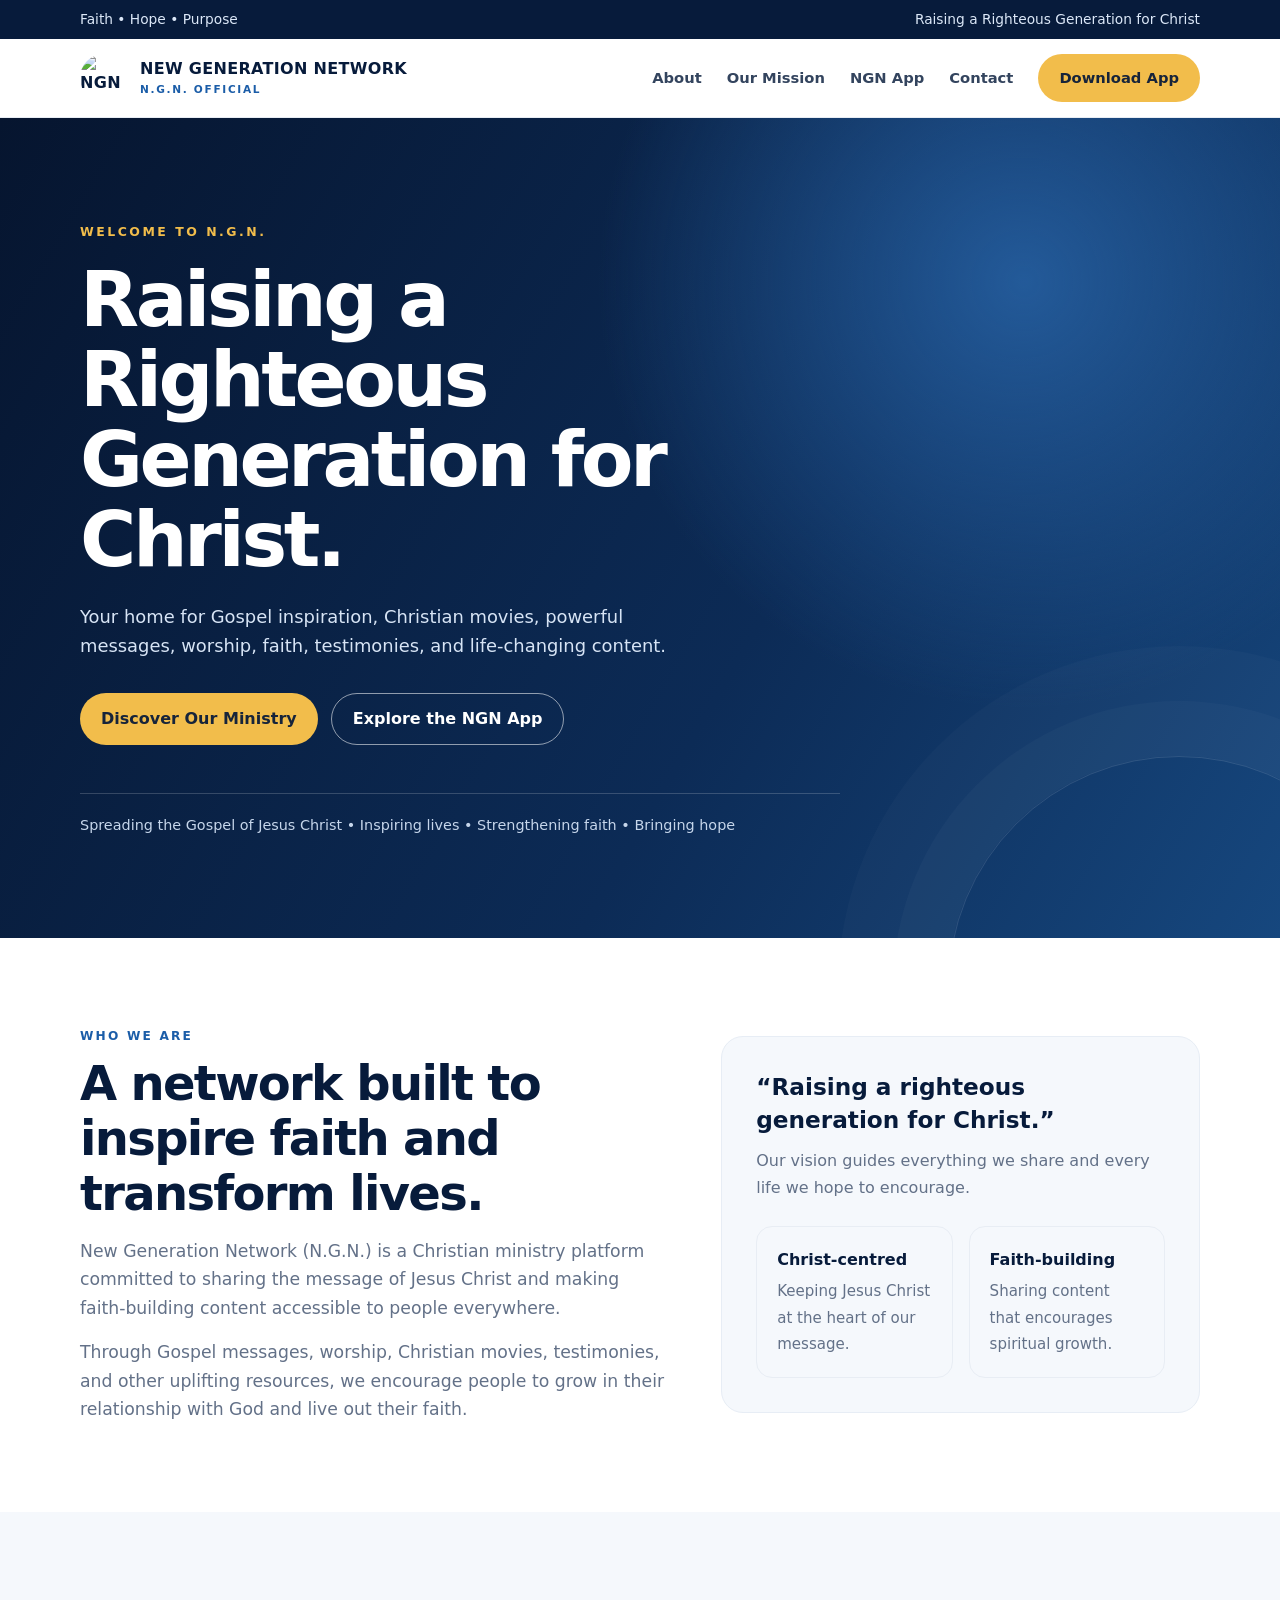
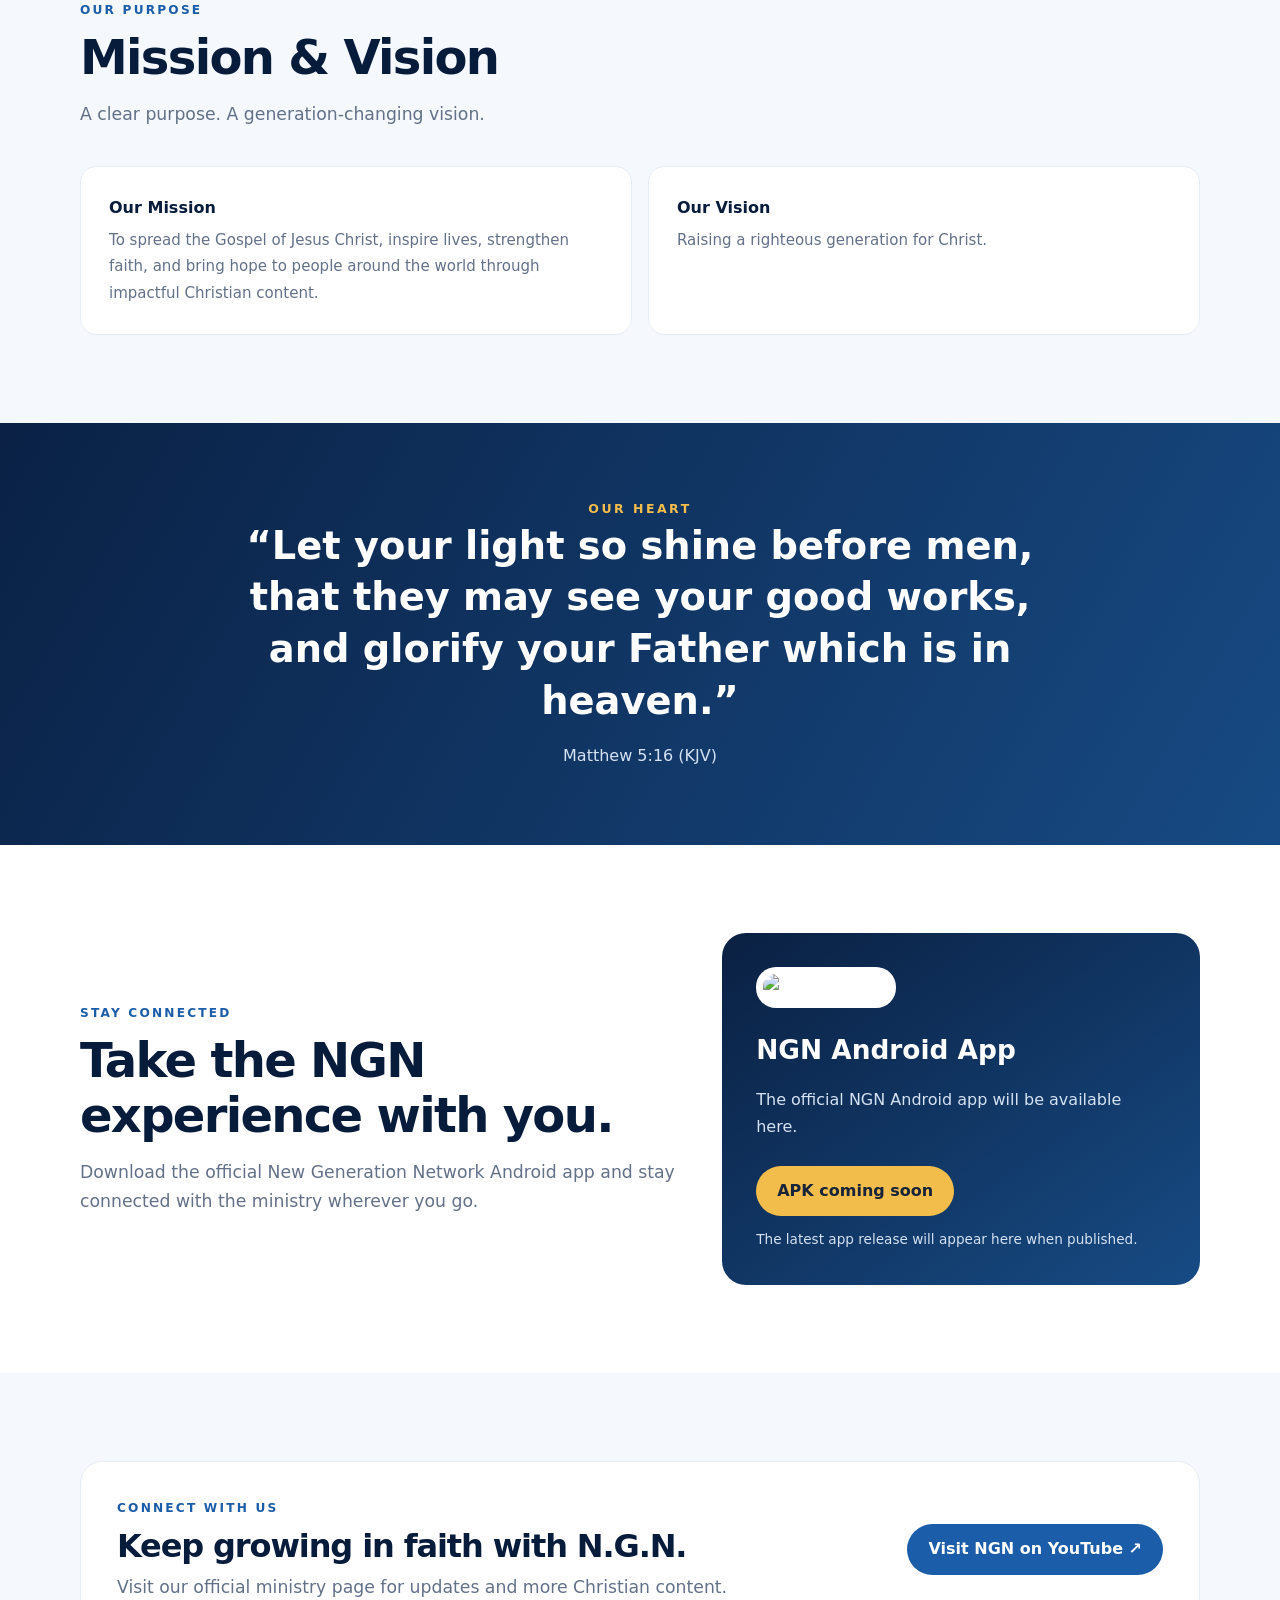
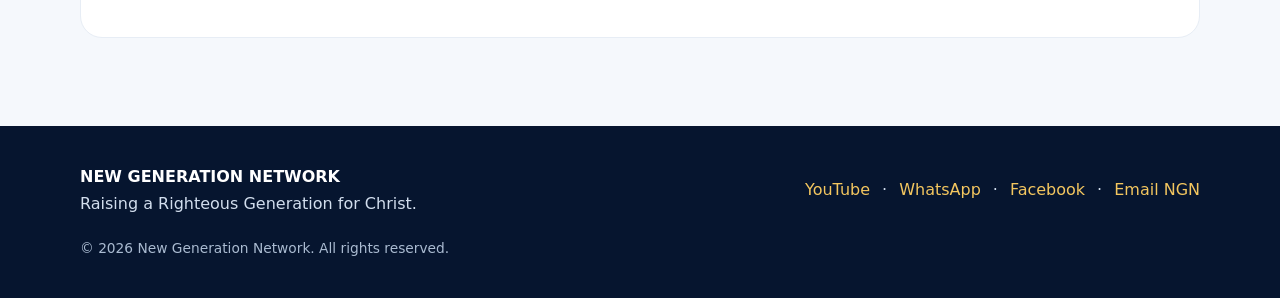
==== index.html @ 4518264f "Simplify NGN website to ministry introduction and app download" ====
<!doctype html>
<html lang="en">
<head>
  <meta charset="utf-8">
  <meta name="viewport" content="width=device-width, initial-scale=1">
  <meta name="theme-color" content="#071b3b">
  <meta name="description" content="New Generation Network (N.G.N.) — spreading the Gospel of Jesus Christ, inspiring lives, strengthening faith, and bringing hope.">
  <title>New Generation Network | Raising a Righteous Generation for Christ</title>
  <style>
    :root{--navy:#071b3b;--blue:#123d78;--blue2:#1b5da8;--gold:#f2bd4b;--ink:#15243a;--muted:#637188;--paper:#f5f8fc;--white:#fff}
    *{box-sizing:border-box}html{scroll-behavior:smooth}body{margin:0;font-family:Inter,ui-sans-serif,system-ui,-apple-system,"Segoe UI",sans-serif;color:var(--ink);line-height:1.65;background:#fff}a{color:inherit}.wrap{width:min(1120px,calc(100% - 40px));margin:auto}
    .top{background:var(--navy);color:#dce8f8;font-size:.86rem;padding:8px 0}.top .wrap{display:flex;justify-content:space-between;gap:16px;flex-wrap:wrap}
    header{position:sticky;top:0;z-index:10;background:rgba(255,255,255,.96);backdrop-filter:blur(12px);border-bottom:1px solid #e8edf4}.nav{height:78px;display:flex;align-items:center;justify-content:space-between;gap:24px}.brand{display:flex;align-items:center;gap:12px;text-decoration:none;font-weight:850;letter-spacing:.02em;color:var(--navy)}.brand img{width:48px;height:48px;object-fit:contain;border-radius:50%}.brand span{line-height:1.15}.brand small{display:block;font-size:.66rem;letter-spacing:.16em;color:var(--blue2);margin-top:5px}
    nav{display:flex;align-items:center;gap:25px}nav a{text-decoration:none;font-size:.92rem;font-weight:650;color:#33445e}nav a:hover{color:var(--blue2)}.nav-cta,.btn{display:inline-flex;align-items:center;justify-content:center;text-decoration:none;border-radius:999px;padding:12px 21px;font-weight:750;transition:.2s}.nav-cta,.btn.gold{background:var(--gold);color:#17243a}.btn.blue{background:var(--blue2);color:#fff}.btn.outline{border:1px solid rgba(255,255,255,.55);color:#fff}.btn:hover,.nav-cta:hover{transform:translateY(-2px);filter:brightness(1.04)}
    .menu{display:none;border:0;background:none;font-size:1.7rem;color:var(--navy)}
    .hero{position:relative;overflow:hidden;background:radial-gradient(circle at 80% 20%,#235a99 0,transparent 35%),linear-gradient(120deg,#06152f,#0c2b56 60%,#16477e);color:#fff;padding:104px 0 100px}.hero:after{content:"";position:absolute;width:460px;height:460px;border:1px solid rgba(255,255,255,.12);border-radius:50%;right:-130px;bottom:-280px;box-shadow:0 0 0 55px rgba(255,255,255,.025),0 0 0 110px rgba(255,255,255,.02)}.hero-inner{position:relative;z-index:1;max-width:760px}.eyebrow{color:var(--gold);font-size:.78rem;font-weight:850;letter-spacing:.2em;text-transform:uppercase}.hero h1{font-size:clamp(2.7rem,6vw,5.2rem);line-height:1.04;letter-spacing:-.045em;margin:18px 0 22px}.hero p{font-size:1.12rem;color:#d7e4f5;max-width:640px;margin:0 0 32px}.actions{display:flex;gap:13px;flex-wrap:wrap}.hero-note{margin-top:48px;padding-top:20px;border-top:1px solid rgba(255,255,255,.18);font-size:.9rem;color:#c6d6eb}
    section{padding:88px 0}.section-head{max-width:700px;margin-bottom:38px}.kicker{font-size:.76rem;letter-spacing:.18em;text-transform:uppercase;font-weight:850;color:var(--blue2)}h2{font-size:clamp(2rem,4vw,3rem);line-height:1.15;letter-spacing:-.035em;color:var(--navy);margin:10px 0 15px}.lead{font-size:1.08rem;color:var(--muted);margin:0}.about-grid{display:grid;grid-template-columns:1.1fr .9fr;gap:56px;align-items:center}.about-panel{background:var(--paper);padding:34px;border-radius:22px;border:1px solid #e7edf5}.about-panel blockquote{font-size:1.45rem;line-height:1.4;font-weight:800;color:var(--navy);margin:0 0 12px}.about-panel p{color:var(--muted);margin:0}.values{display:grid;grid-template-columns:1fr 1fr;gap:16px;margin-top:25px}.value{padding:20px;border:1px solid #e8edf4;border-radius:16px}.value b{display:block;color:var(--navy);margin-bottom:5px}.value span{color:var(--muted);font-size:.94rem}
    .mission{background:var(--paper)}.cards{display:grid;grid-template-columns:repeat(4,1fr);gap:18px}.card{background:#fff;border:1px solid #e7edf5;border-radius:18px;padding:25px;box-shadow:0 8px 25px rgba(14,39,75,.04)}.card .num{width:42px;height:42px;border-radius:13px;background:#eaf2fc;color:var(--blue2);display:grid;place-items:center;font-weight:900;margin-bottom:20px}.card h3{color:var(--navy);font-size:1.1rem;margin:0 0 8px}.card p{font-size:.94rem;color:var(--muted);margin:0}
    .scripture{background:linear-gradient(120deg,#0a2145,#174a83);color:white;text-align:center;padding:76px 0}.scripture blockquote{font-size:clamp(1.55rem,3vw,2.4rem);font-weight:750;line-height:1.35;max-width:850px;margin:0 auto 16px}.scripture p{color:#d6e3f4;margin:0}
    .app{display:grid;grid-template-columns:1fr .8fr;gap:45px;align-items:center}.app-card{background:linear-gradient(145deg,#0a2042,#174b84);color:white;border-radius:24px;padding:34px;position:relative;overflow:hidden}.app-card h3{font-size:1.65rem;margin:0 0 10px}.app-card p{color:#d5e2f2}.app-card .btn{margin-top:10px}.app-mark{width:86px;height:86px;object-fit:contain;border-radius:20px;background:#fff;padding:7px;margin-bottom:20px}.status{font-size:.85rem;color:#d5e2f2;margin-top:12px;min-height:1.5em}
    .contact{background:var(--paper)}.contact-box{background:#fff;border:1px solid #e7edf5;border-radius:22px;padding:36px;display:flex;justify-content:space-between;align-items:center;gap:25px}
    footer{background:#06152f;color:#d2deee;padding:38px 0}.social-links{display:flex;gap:12px;flex-wrap:wrap}.social-links a{color:#f3c65f;text-decoration:none}.foot{display:flex;justify-content:space-between;gap:25px;flex-wrap:wrap;align-items:center}.foot strong{color:#fff}.foot a{color:#f3c65f;text-decoration:none}.copyright{font-size:.86rem;color:#aabbd1;margin-top:20px}
    @media(max-width:850px){nav{gap:14px}nav a{font-size:.84rem}.cards{grid-template-columns:repeat(2,1fr)}.about-grid,.app{grid-template-columns:1fr;gap:30px}}
    @media(max-width:650px){.wrap{width:min(100% - 30px,1120px)}.top .wrap{justify-content:center;text-align:center}.nav{height:68px}.brand img{width:42px;height:42px}.menu{display:block}nav{display:none;position:absolute;left:0;right:0;top:68px;background:#fff;padding:18px 22px 24px;border-bottom:1px solid #e8edf4;box-shadow:0 14px 20px #071b3b12;flex-direction:column;align-items:stretch}nav.open{display:flex}nav a{padding:8px 0}.nav-cta{text-align:center}.hero{padding:78px 0 70px}.hero h1{font-size:clamp(2.6rem,13vw,4rem)}section{padding:66px 0}.cards{grid-template-columns:1fr}.values{grid-template-columns:1fr}.contact-box{align-items:flex-start;flex-direction:column;padding:26px}.app-card{padding:27px}}
    @media(prefers-reduced-motion:reduce){html{scroll-behavior:auto}*{transition:none!important}}
  </style>
</head>
<body>
  <div class="top"><div class="wrap"><span>Faith • Hope • Purpose</span><span>Raising a Righteous Generation for Christ</span></div></div>
  <header><div class="wrap nav">
    <a class="brand" href="#home" aria-label="New Generation Network home"><img src="https://raw.githubusercontent.com/newgenerationnetwork617-ops/New-Generation-Network-/main/assets/branding/ngn_team_logo.png" alt="NGN logo"><span>NEW GENERATION NETWORK<small>N.G.N. OFFICIAL</small></span></a>
    <button class="menu" id="menuBtn" aria-label="Open navigation" aria-expanded="false">☰</button>
    <nav id="navLinks" aria-label="Main navigation"><a href="#about">About</a><a href="#mission">Our Mission</a><a href="#app">NGN App</a><a href="#contact">Contact</a><a class="nav-cta" href="#app">Download App</a></nav>
  </div></header>
  <main>
    <section class="hero" id="home"><div class="wrap"><div class="hero-inner">
      <div class="eyebrow">Welcome to N.G.N.</div>
      <h1>Raising a Righteous Generation for Christ.</h1>
      <p>Your home for Gospel inspiration, Christian movies, powerful messages, worship, faith, testimonies, and life-changing content.</p>
      <div class="actions"><a class="btn gold" href="#about">Discover Our Ministry</a><a class="btn outline" href="#app">Explore the NGN App</a></div>
      <div class="hero-note">Spreading the Gospel of Jesus Christ • Inspiring lives • Strengthening faith • Bringing hope</div>
    </div></div></section>
    <section id="about"><div class="wrap about-grid">
      <div><div class="kicker">Who we are</div><h2>A network built to inspire faith and transform lives.</h2><p class="lead">New Generation Network (N.G.N.) is a Christian ministry platform committed to sharing the message of Jesus Christ and making faith-building content accessible to people everywhere.</p><p class="lead" style="margin-top:16px">Through Gospel messages, worship, Christian movies, testimonies, and other uplifting resources, we encourage people to grow in their relationship with God and live out their faith.</p></div>
      <div class="about-panel"><blockquote>“Raising a righteous generation for Christ.”</blockquote><p>Our vision guides everything we share and every life we hope to encourage.</p><div class="values"><div class="value"><b>Christ-centred</b><span>Keeping Jesus Christ at the heart of our message.</span></div><div class="value"><b>Faith-building</b><span>Sharing content that encourages spiritual growth.</span></div></div></div>
    </div></section>
    <section class="mission" id="mission"><div class="wrap"><div class="section-head"><div class="kicker">Our purpose</div><h2>Mission &amp; Vision</h2><p class="lead">A clear purpose. A generation-changing vision.</p></div><div class="values">
      <div class="value" style="background:#fff;padding:28px"><b>Our Mission</b><span>To spread the Gospel of Jesus Christ, inspire lives, strengthen faith, and bring hope to people around the world through impactful Christian content.</span></div>
      <div class="value" style="background:#fff;padding:28px"><b>Our Vision</b><span>Raising a righteous generation for Christ.</span></div>
    </div></div></section>
    <section class="scripture"><div class="wrap"><div class="eyebrow">Our heart</div><blockquote>“Let your light so shine before men, that they may see your good works, and glorify your Father which is in heaven.”</blockquote><p>Matthew 5:16 (KJV)</p></div></section>
    <section id="app"><div class="wrap app"><div><div class="kicker">Stay connected</div><h2>Take the NGN experience with you.</h2><p class="lead">Download the official New Generation Network Android app and stay connected with the ministry wherever you go.</p></div><div class="app-card"><img class="app-mark" src="https://raw.githubusercontent.com/newgenerationnetwork617-ops/New-Generation-Network-/main/assets/branding/ngn_app_icon-3.png" alt="NGN app icon"><h3>NGN Android App</h3><p>The official NGN Android app will be available here.</p><a class="btn gold" id="downloadBtn" href="https://github.com/newgenerationnetwork617-ops/New-Generation-Network-/releases" target="_blank" rel="noopener">APK coming soon</a><div class="status" id="releaseStatus" aria-live="polite">The official APK download will be added here.</div></div></div></section>
    <section class="contact" id="contact"><div class="wrap contact-box"><div><div class="kicker">Connect with us</div><h2 style="font-size:2rem;margin-bottom:8px">Keep growing in faith with N.G.N.</h2><p class="lead">Visit our official ministry page for updates and more Christian content.</p></div><a class="btn blue" href="https://www.youtube.com/@NGNOfficialTV" target="_blank" rel="noopener">Visit NGN on YouTube ↗</a></div></section>
  </main>
  <footer><div class="wrap"><div class="foot"><div><strong>NEW GENERATION NETWORK</strong><br><span>Raising a Righteous Generation for Christ.</span></div><div class="social-links"><a href="https://www.youtube.com/@NGNOfficialTV" target="_blank" rel="noopener">YouTube</a> · <a href="https://whatsapp.com/channel/0029VbCrpxW3bbUyw4eJe412" target="_blank" rel="noopener">WhatsApp</a> · <a href="https://www.facebook.com/61563641344316/" target="_blank" rel="noopener">Facebook</a> · <a href="mailto:newgenerationnetwork617@gmail.com">Email NGN</a></div></div><div class="copyright">© <span id="year"></span> New Generation Network. All rights reserved.</div></div></footer>
  <script>
    const menuBtn=document.getElementById('menuBtn'),navLinks=document.getElementById('navLinks');
    menuBtn.addEventListener('click',()=>{const open=navLinks.classList.toggle('open');menuBtn.setAttribute('aria-expanded',String(open));menuBtn.setAttribute('aria-label',open?'Close navigation':'Open navigation');menuBtn.textContent=open?'×':'☰'});
    navLinks.querySelectorAll('a').forEach(a=>a.addEventListener('click',()=>{navLinks.classList.remove('open');menuBtn.setAttribute('aria-expanded','false');menuBtn.textContent='☰'}));
    document.getElementById('year').textContent=new Date().getFullYear();
    async function loadLatestRelease(){const btn=document.getElementById('downloadBtn'),status=document.getElementById('releaseStatus');try{const res=await fetch('https://nlhjxoevyatvxstxgnhs.supabase.co/rest/v1/website_app_releases?select=version,release_notes,apk_path,apk_url,apk_file_name,published_at&is_published=eq.true&order=published_at.desc&limit=1',{headers:{apikey:'sb_publishable_QiReFPxygdWtOlRy5Eol6Q_uuubGD7j',Authorization:'Bearer sb_publishable_QiReFPxygdWtOlRy5Eol6Q_uuubGD7j'}});if(res.ok){const rows=await res.json();if(rows.length){const release=rows[0];btn.href=release.apk_url||('https://nlhjxoevyatvxstxgnhs.supabase.co/storage/v1/object/public/ngn-website-media/'+release.apk_path.split('/').map(encodeURIComponent).join('/'));btn.textContent='Download NGN Android app · '+release.version;status.textContent=release.release_notes||('Latest official version: '+release.version);return}}}catch(e){}try{const res=await fetch('https://api.github.com/repos/newgenerationnetwork617-ops/New-Generation-Network-/releases?per_page=10',{headers:{Accept:'application/vnd.github+json'}});if(!res.ok)throw new Error('Release information is not available yet.');const releases=await res.json();const release=releases.find(r=>!r.draft&&!r.prerelease&&(r.assets||[]).some(a=>a.name.toLowerCase().endsWith('.apk')));if(!release){status.textContent='The next official APK release will appear here when published.';return}const apk=release.assets.find(a=>a.name.toLowerCase().endsWith('.apk'));btn.href=apk.browser_download_url;btn.textContent='Download latest Android app';status.textContent='Latest version: '+(release.name||release.tag_name)}catch(e){status.textContent='The latest app release will appear here when published.'}}
    loadLatestRelease();
  </script>
</body>
</html>
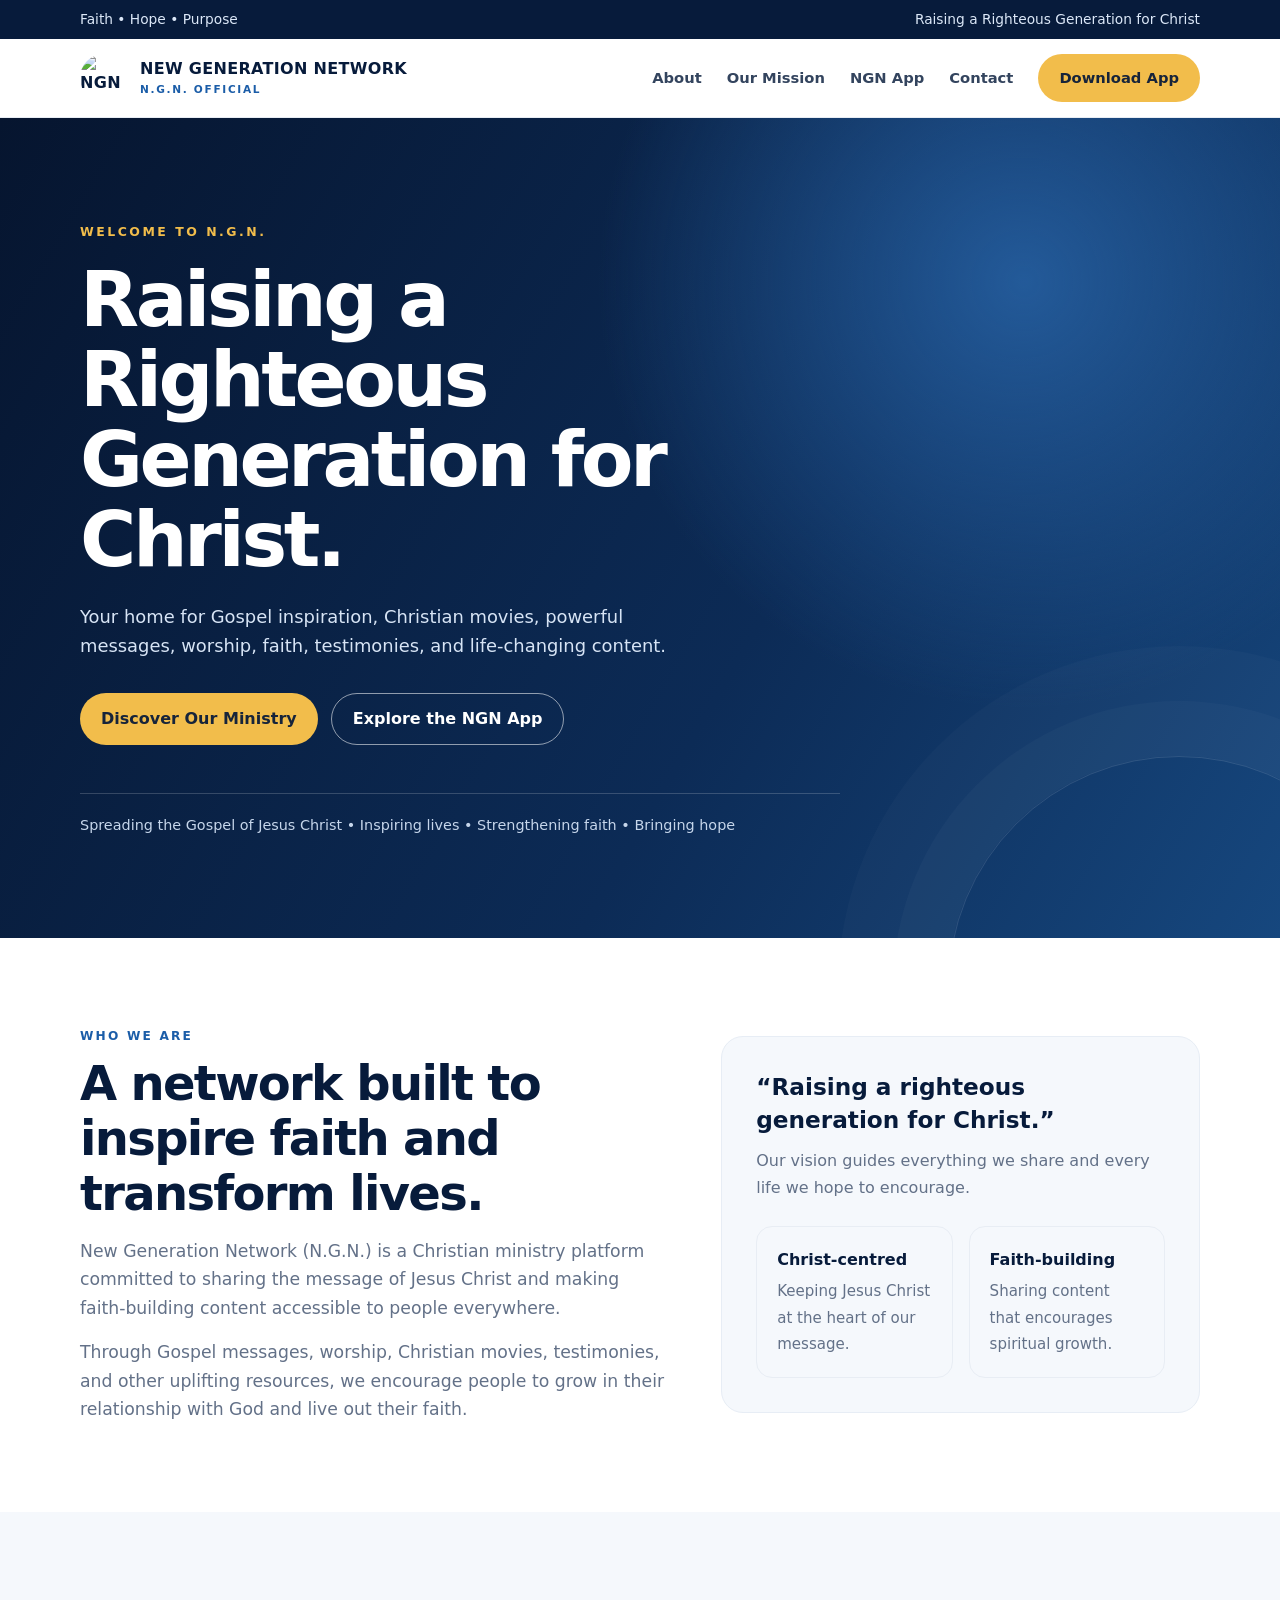
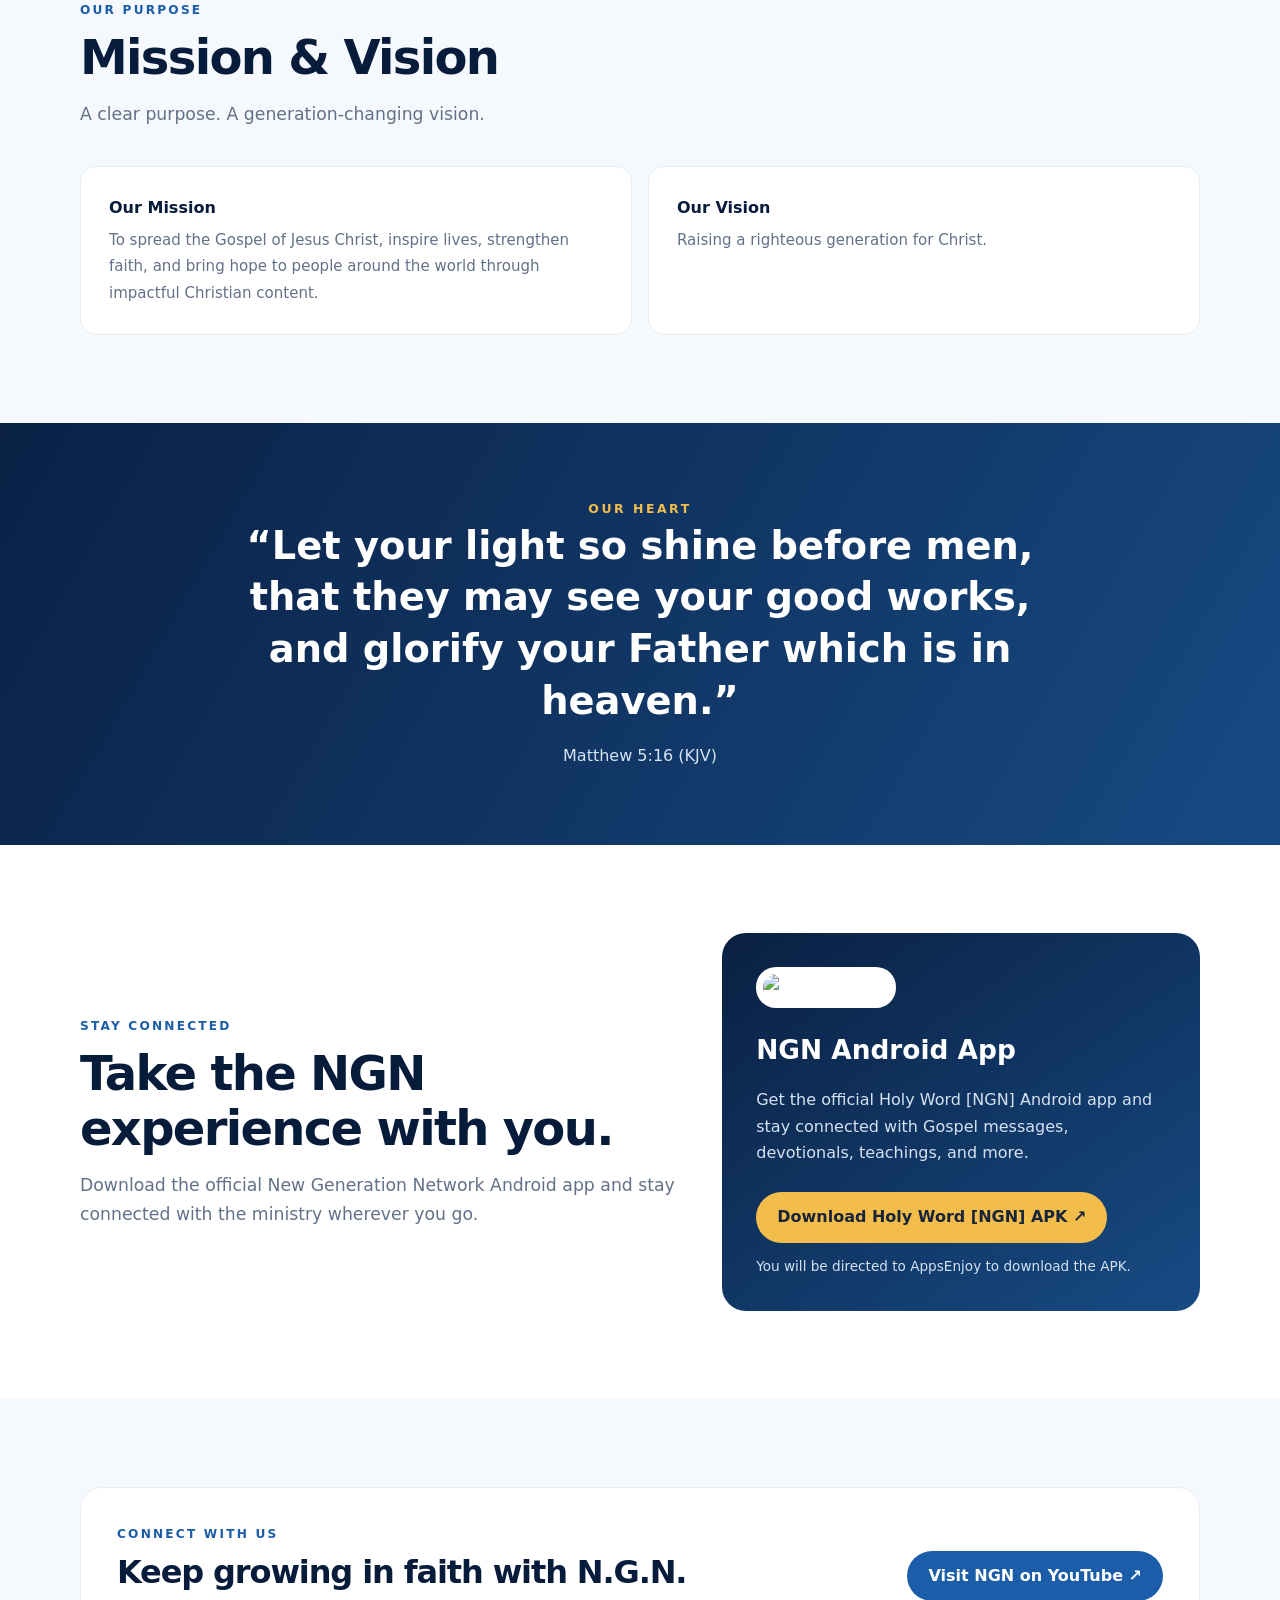
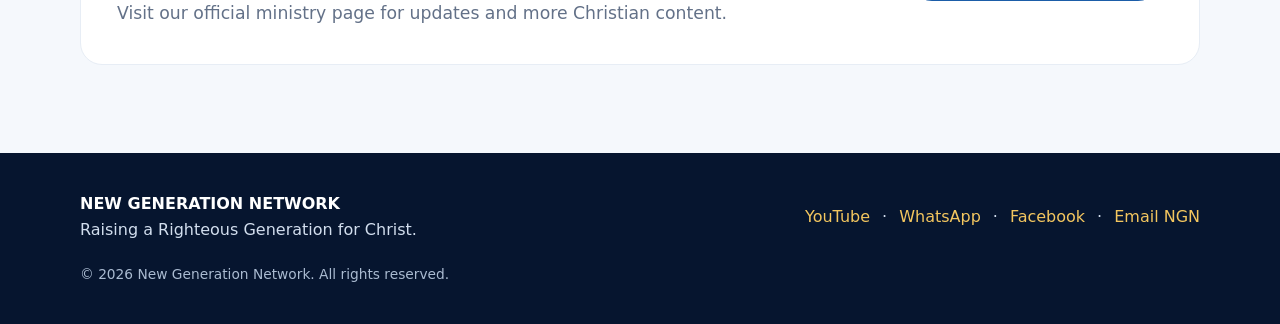
==== commit 570c03b3: "Add official AppsEnjoy APK download link" ====
--- a/index.html
+++ b/index.html
@@ -49,7 +49,7 @@
       <div class="value" style="background:#fff;padding:28px"><b>Our Vision</b><span>Raising a righteous generation for Christ.</span></div>
     </div></div></section>
     <section class="scripture"><div class="wrap"><div class="eyebrow">Our heart</div><blockquote>“Let your light so shine before men, that they may see your good works, and glorify your Father which is in heaven.”</blockquote><p>Matthew 5:16 (KJV)</p></div></section>
-    <section id="app"><div class="wrap app"><div><div class="kicker">Stay connected</div><h2>Take the NGN experience with you.</h2><p class="lead">Download the official New Generation Network Android app and stay connected with the ministry wherever you go.</p></div><div class="app-card"><img class="app-mark" src="https://raw.githubusercontent.com/newgenerationnetwork617-ops/New-Generation-Network-/main/assets/branding/ngn_app_icon-3.png" alt="NGN app icon"><h3>NGN Android App</h3><p>The official NGN Android app will be available here.</p><a class="btn gold" id="downloadBtn" href="https://github.com/newgenerationnetwork617-ops/New-Generation-Network-/releases" target="_blank" rel="noopener">APK coming soon</a><div class="status" id="releaseStatus" aria-live="polite">The official APK download will be added here.</div></div></div></section>
+    <section id="app"><div class="wrap app"><div><div class="kicker">Stay connected</div><h2>Take the NGN experience with you.</h2><p class="lead">Download the official New Generation Network Android app and stay connected with the ministry wherever you go.</p></div><div class="app-card"><img class="app-mark" src="https://raw.githubusercontent.com/newgenerationnetwork617-ops/New-Generation-Network-/main/assets/branding/ngn_app_icon-3.png" alt="NGN app icon"><h3>NGN Android App</h3><p>Get the official Holy Word [NGN] Android app and stay connected with Gospel messages, devotionals, teachings, and more.</p><a class="btn gold" id="downloadBtn" href="https://appsenjoy.com/f/xG5YCBsWcb/holy-world-ngn-1-0-0" target="_blank" rel="noopener noreferrer">Download Holy Word [NGN] APK ↗</a><div class="status" id="releaseStatus" aria-live="polite">You will be directed to AppsEnjoy to download the APK.</div></div></div></section>
     <section class="contact" id="contact"><div class="wrap contact-box"><div><div class="kicker">Connect with us</div><h2 style="font-size:2rem;margin-bottom:8px">Keep growing in faith with N.G.N.</h2><p class="lead">Visit our official ministry page for updates and more Christian content.</p></div><a class="btn blue" href="https://www.youtube.com/@NGNOfficialTV" target="_blank" rel="noopener">Visit NGN on YouTube ↗</a></div></section>
   </main>
   <footer><div class="wrap"><div class="foot"><div><strong>NEW GENERATION NETWORK</strong><br><span>Raising a Righteous Generation for Christ.</span></div><div class="social-links"><a href="https://www.youtube.com/@NGNOfficialTV" target="_blank" rel="noopener">YouTube</a> · <a href="https://whatsapp.com/channel/0029VbCrpxW3bbUyw4eJe412" target="_blank" rel="noopener">WhatsApp</a> · <a href="https://www.facebook.com/61563641344316/" target="_blank" rel="noopener">Facebook</a> · <a href="mailto:newgenerationnetwork617@gmail.com">Email NGN</a></div></div><div class="copyright">© <span id="year"></span> New Generation Network. All rights reserved.</div></div></footer>
@@ -58,8 +58,7 @@
     menuBtn.addEventListener('click',()=>{const open=navLinks.classList.toggle('open');menuBtn.setAttribute('aria-expanded',String(open));menuBtn.setAttribute('aria-label',open?'Close navigation':'Open navigation');menuBtn.textContent=open?'×':'☰'});
     navLinks.querySelectorAll('a').forEach(a=>a.addEventListener('click',()=>{navLinks.classList.remove('open');menuBtn.setAttribute('aria-expanded','false');menuBtn.textContent='☰'}));
     document.getElementById('year').textContent=new Date().getFullYear();
-    async function loadLatestRelease(){const btn=document.getElementById('downloadBtn'),status=document.getElementById('releaseStatus');try{const res=await fetch('https://nlhjxoevyatvxstxgnhs.supabase.co/rest/v1/website_app_releases?select=version,release_notes,apk_path,apk_url,apk_file_name,published_at&is_published=eq.true&order=published_at.desc&limit=1',{headers:{apikey:'sb_publishable_QiReFPxygdWtOlRy5Eol6Q_uuubGD7j',Authorization:'Bearer sb_publishable_QiReFPxygdWtOlRy5Eol6Q_uuubGD7j'}});if(res.ok){const rows=await res.json();if(rows.length){const release=rows[0];btn.href=release.apk_url||('https://nlhjxoevyatvxstxgnhs.supabase.co/storage/v1/object/public/ngn-website-media/'+release.apk_path.split('/').map(encodeURIComponent).join('/'));btn.textContent='Download NGN Android app · '+release.version;status.textContent=release.release_notes||('Latest official version: '+release.version);return}}}catch(e){}try{const res=await fetch('https://api.github.com/repos/newgenerationnetwork617-ops/New-Generation-Network-/releases?per_page=10',{headers:{Accept:'application/vnd.github+json'}});if(!res.ok)throw new Error('Release information is not available yet.');const releases=await res.json();const release=releases.find(r=>!r.draft&&!r.prerelease&&(r.assets||[]).some(a=>a.name.toLowerCase().endsWith('.apk')));if(!release){status.textContent='The next official APK release will appear here when published.';return}const apk=release.assets.find(a=>a.name.toLowerCase().endsWith('.apk'));btn.href=apk.browser_download_url;btn.textContent='Download latest Android app';status.textContent='Latest version: '+(release.name||release.tag_name)}catch(e){status.textContent='The latest app release will appear here when published.'}}
-    loadLatestRelease();
+
   </script>
 </body>
 </html>
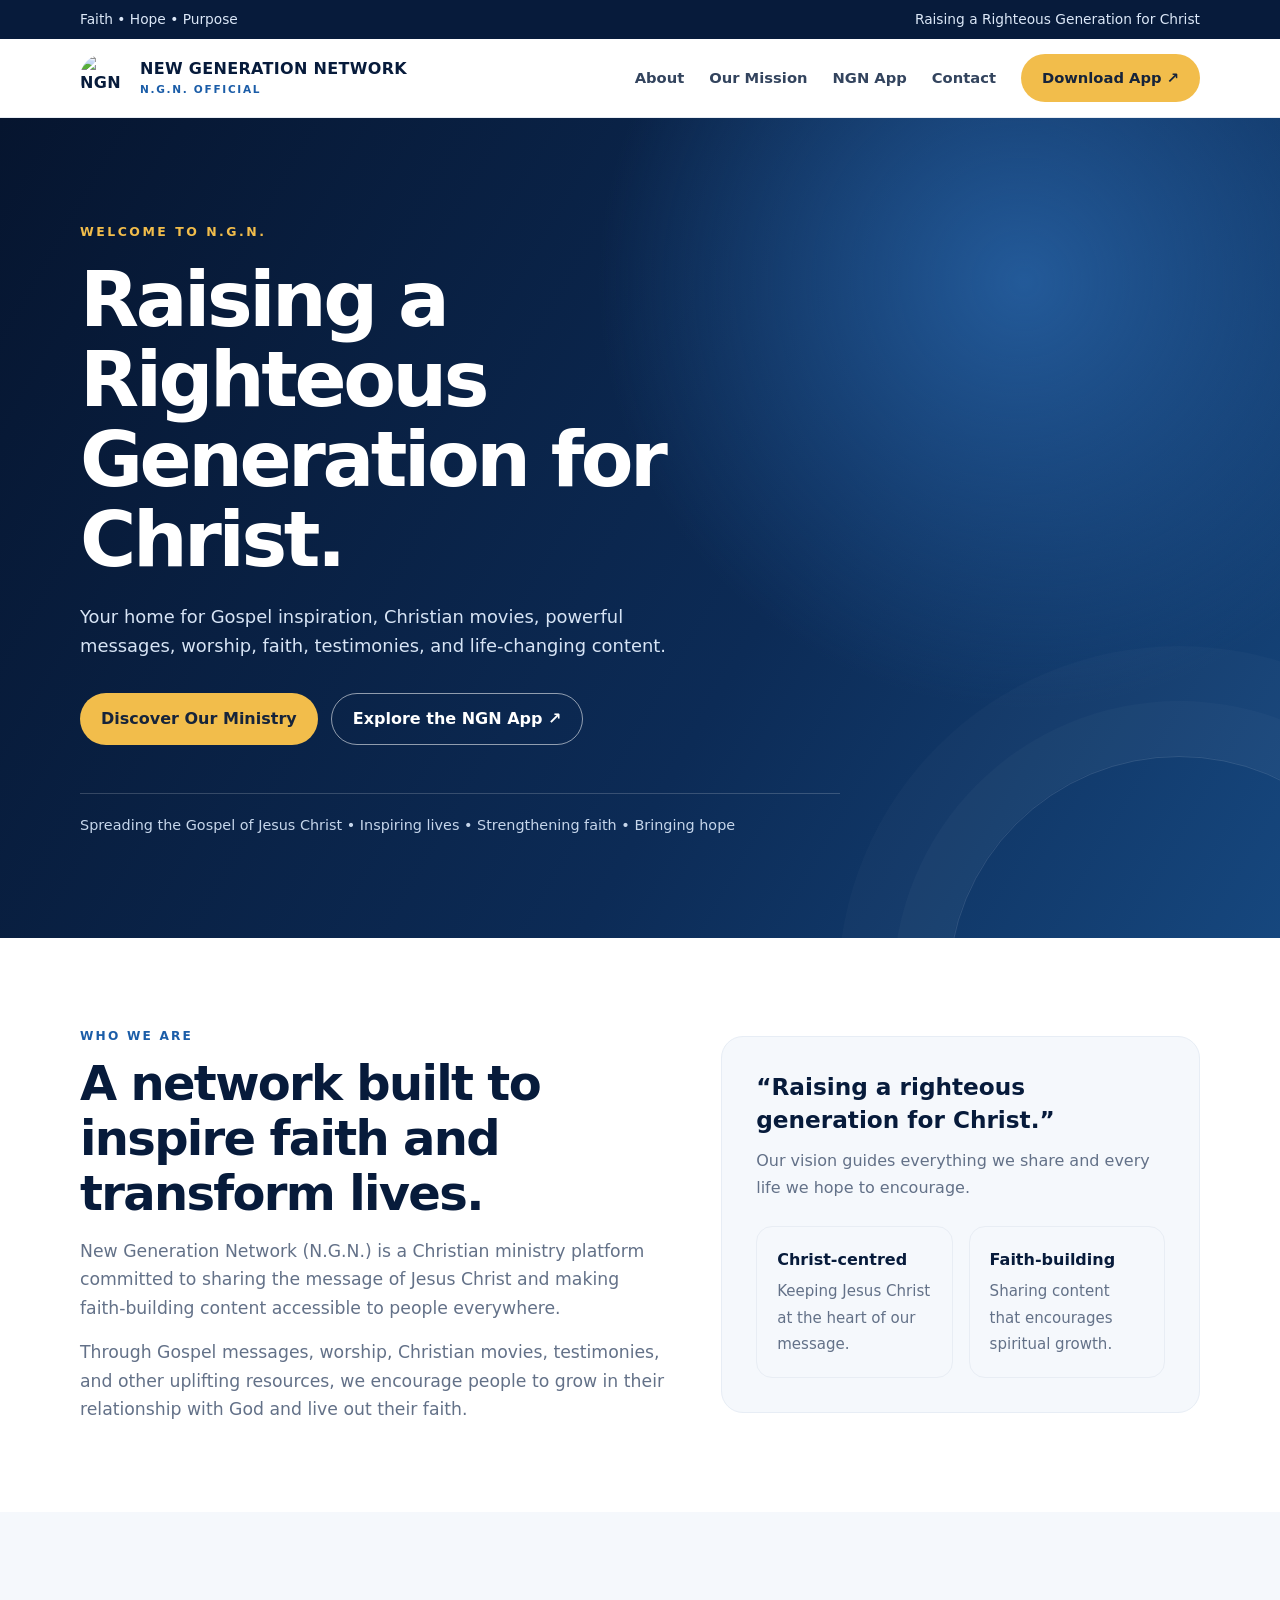
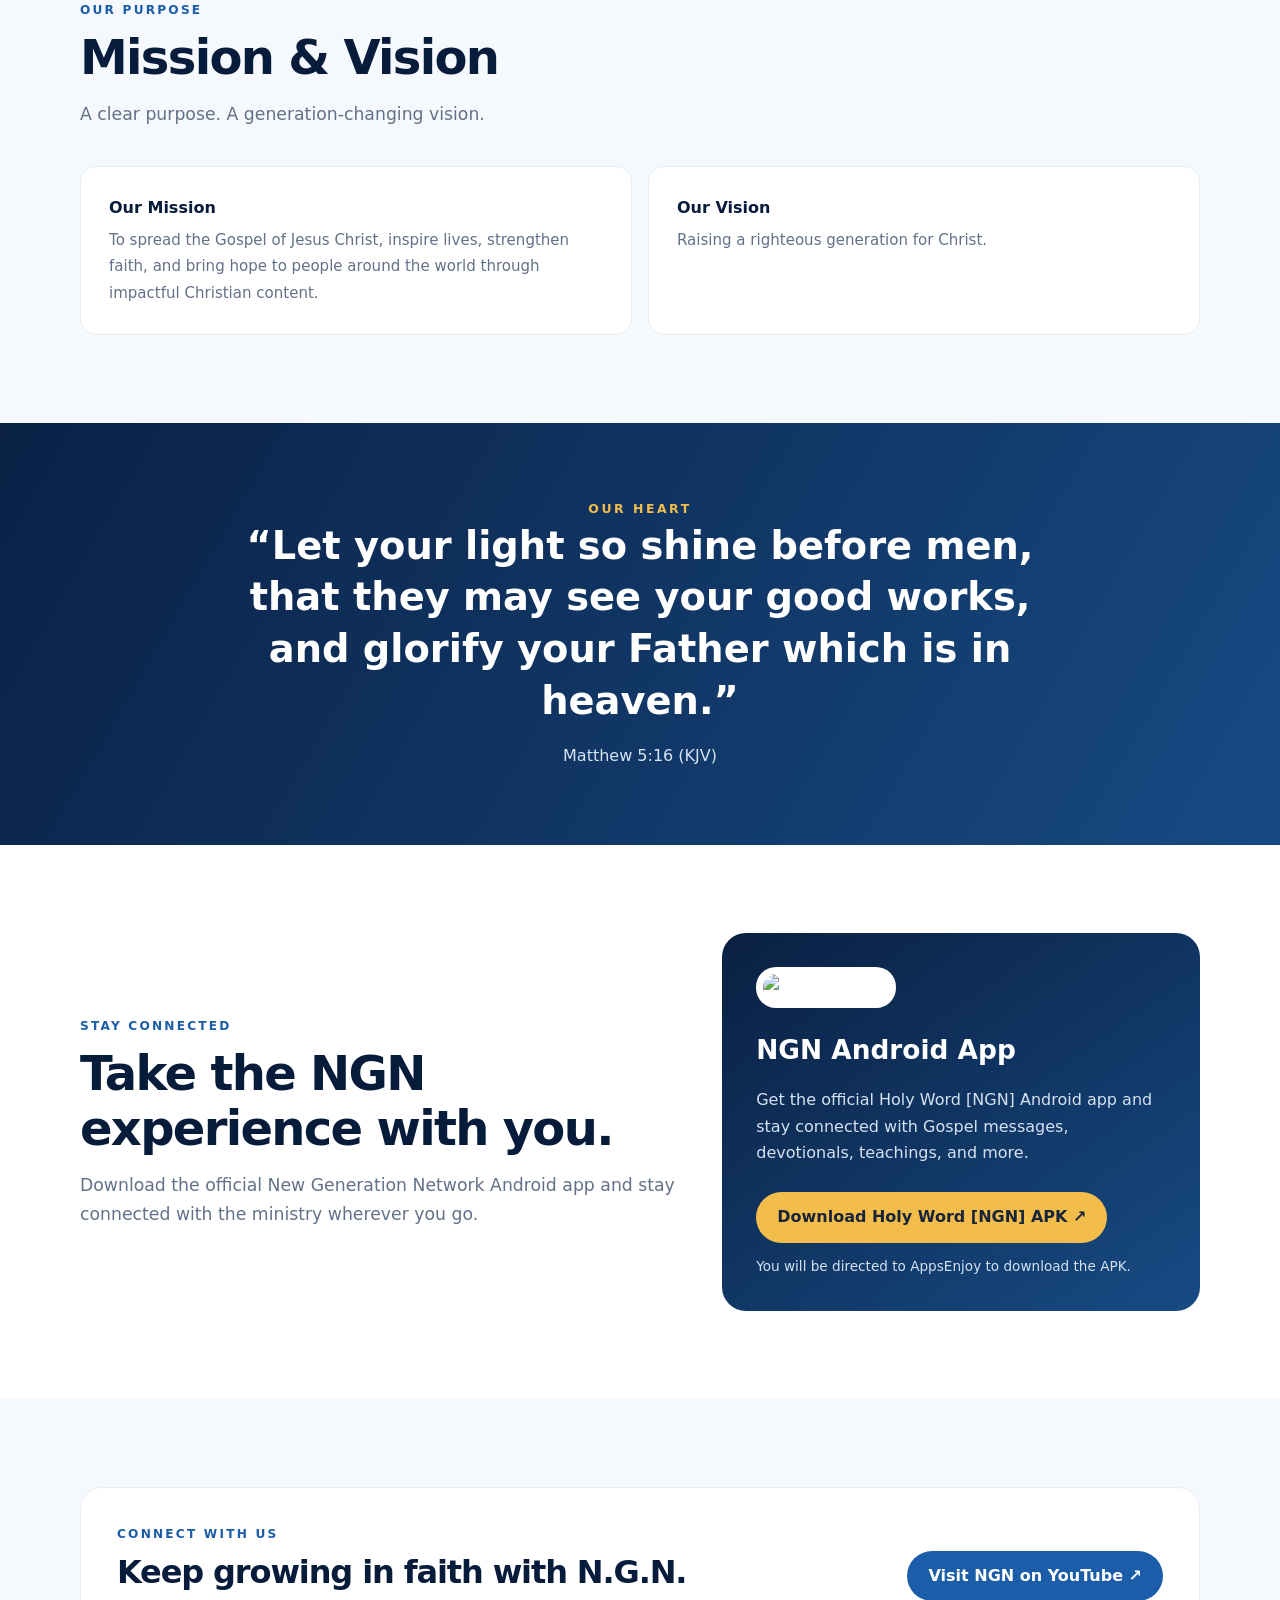
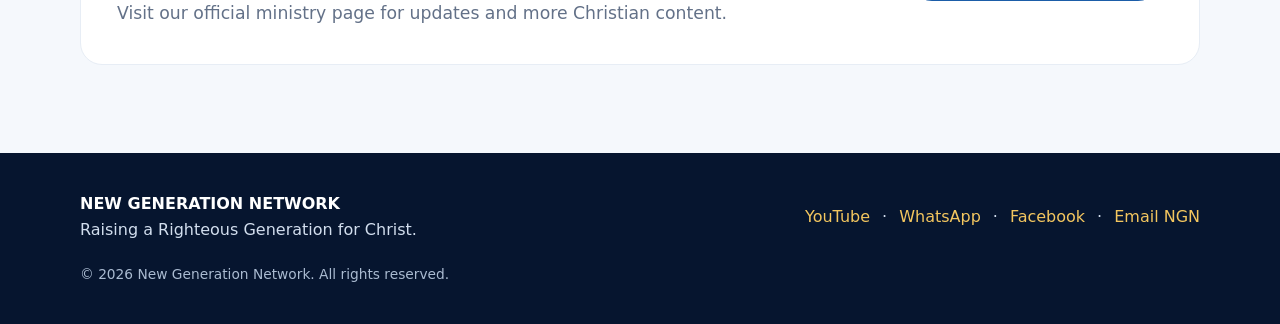
==== commit 466b9008: "Link NGN app exploration buttons directly to APK download" ====
--- a/index.html
+++ b/index.html
@@ -30,14 +30,14 @@
   <header><div class="wrap nav">
     <a class="brand" href="#home" aria-label="New Generation Network home"><img src="https://raw.githubusercontent.com/newgenerationnetwork617-ops/New-Generation-Network-/main/assets/branding/ngn_team_logo.png" alt="NGN logo"><span>NEW GENERATION NETWORK<small>N.G.N. OFFICIAL</small></span></a>
     <button class="menu" id="menuBtn" aria-label="Open navigation" aria-expanded="false">☰</button>
-    <nav id="navLinks" aria-label="Main navigation"><a href="#about">About</a><a href="#mission">Our Mission</a><a href="#app">NGN App</a><a href="#contact">Contact</a><a class="nav-cta" href="#app">Download App</a></nav>
+    <nav id="navLinks" aria-label="Main navigation"><a href="#about">About</a><a href="#mission">Our Mission</a><a href="#app">NGN App</a><a href="#contact">Contact</a><a class="nav-cta" href="https://appsenjoy.com/f/xG5YCBsWcb/holy-world-ngn-1-0-0" target="_blank" rel="noopener noreferrer">Download App ↗</a></nav>
   </div></header>
   <main>
     <section class="hero" id="home"><div class="wrap"><div class="hero-inner">
       <div class="eyebrow">Welcome to N.G.N.</div>
       <h1>Raising a Righteous Generation for Christ.</h1>
       <p>Your home for Gospel inspiration, Christian movies, powerful messages, worship, faith, testimonies, and life-changing content.</p>
-      <div class="actions"><a class="btn gold" href="#about">Discover Our Ministry</a><a class="btn outline" href="#app">Explore the NGN App</a></div>
+      <div class="actions"><a class="btn gold" href="#about">Discover Our Ministry</a><a class="btn outline" href="https://appsenjoy.com/f/xG5YCBsWcb/holy-world-ngn-1-0-0" target="_blank" rel="noopener noreferrer">Explore the NGN App ↗</a></div>
       <div class="hero-note">Spreading the Gospel of Jesus Christ • Inspiring lives • Strengthening faith • Bringing hope</div>
     </div></div></section>
     <section id="about"><div class="wrap about-grid">
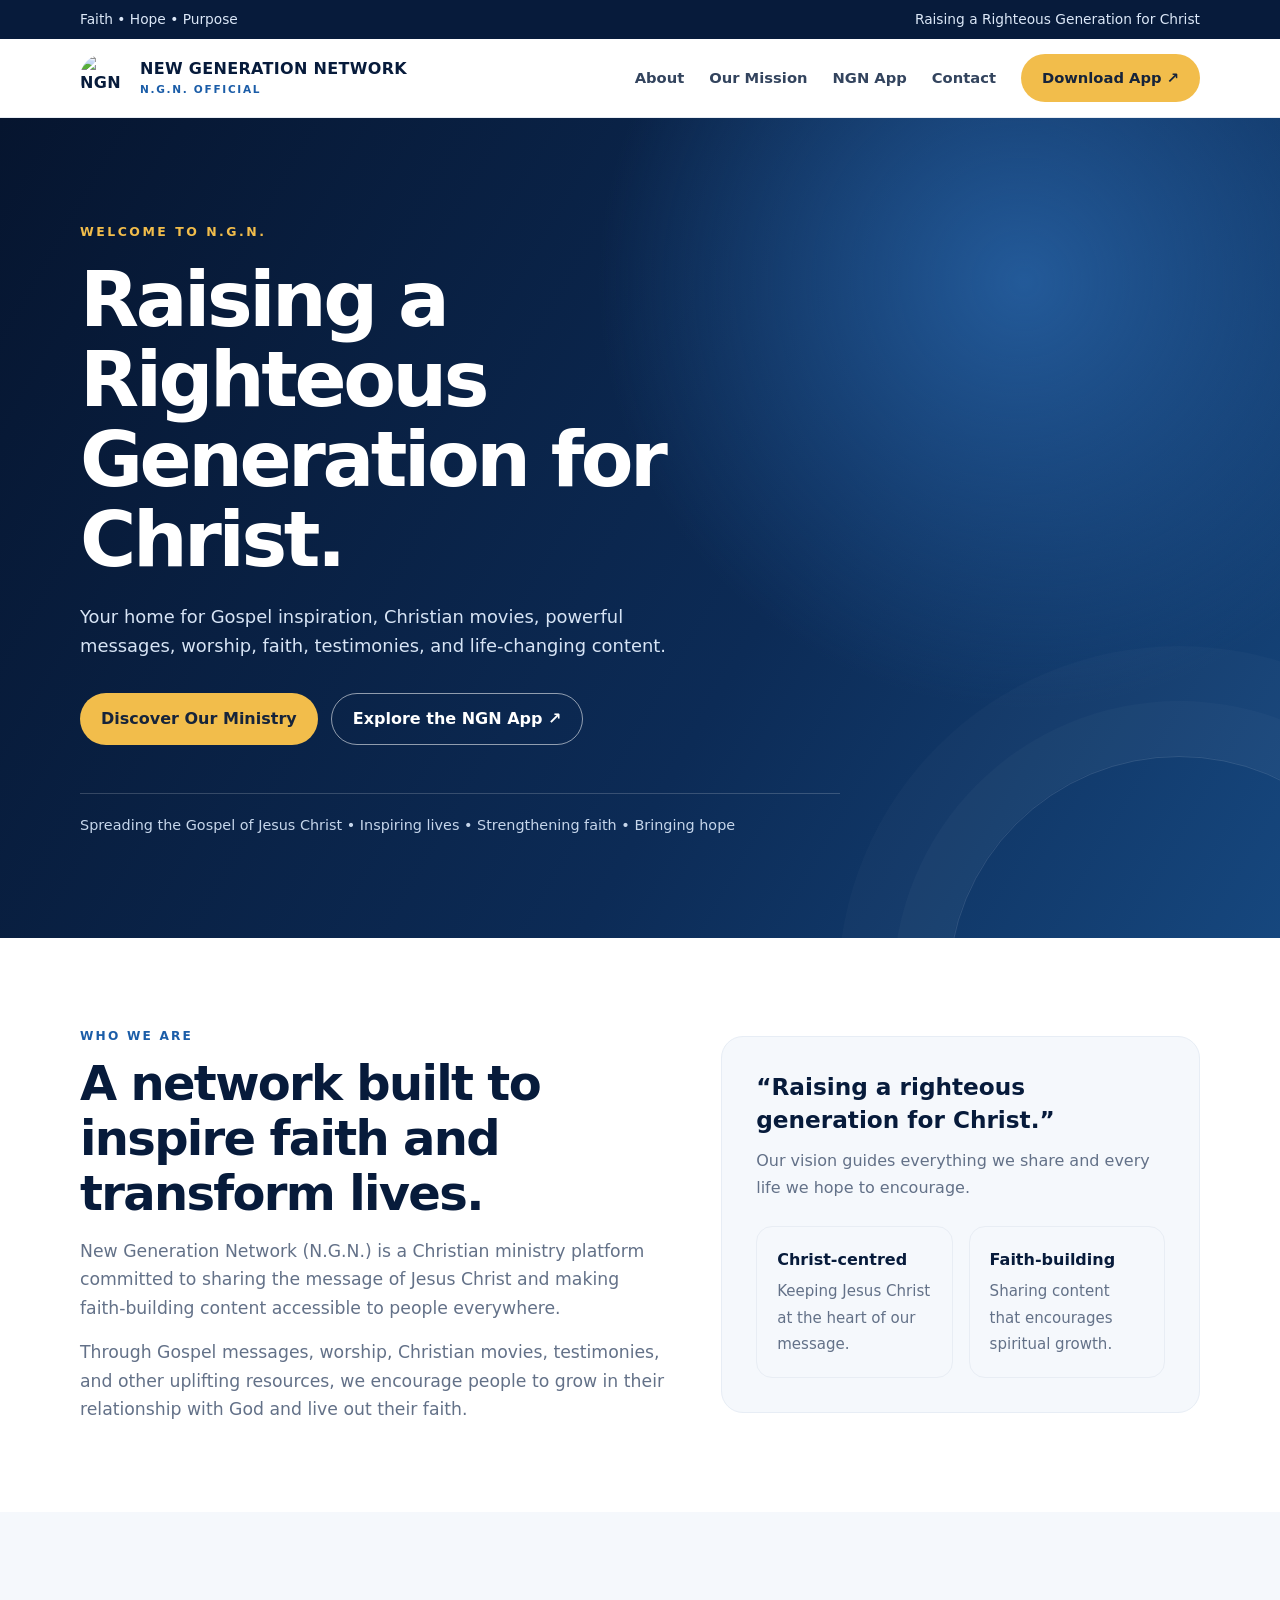
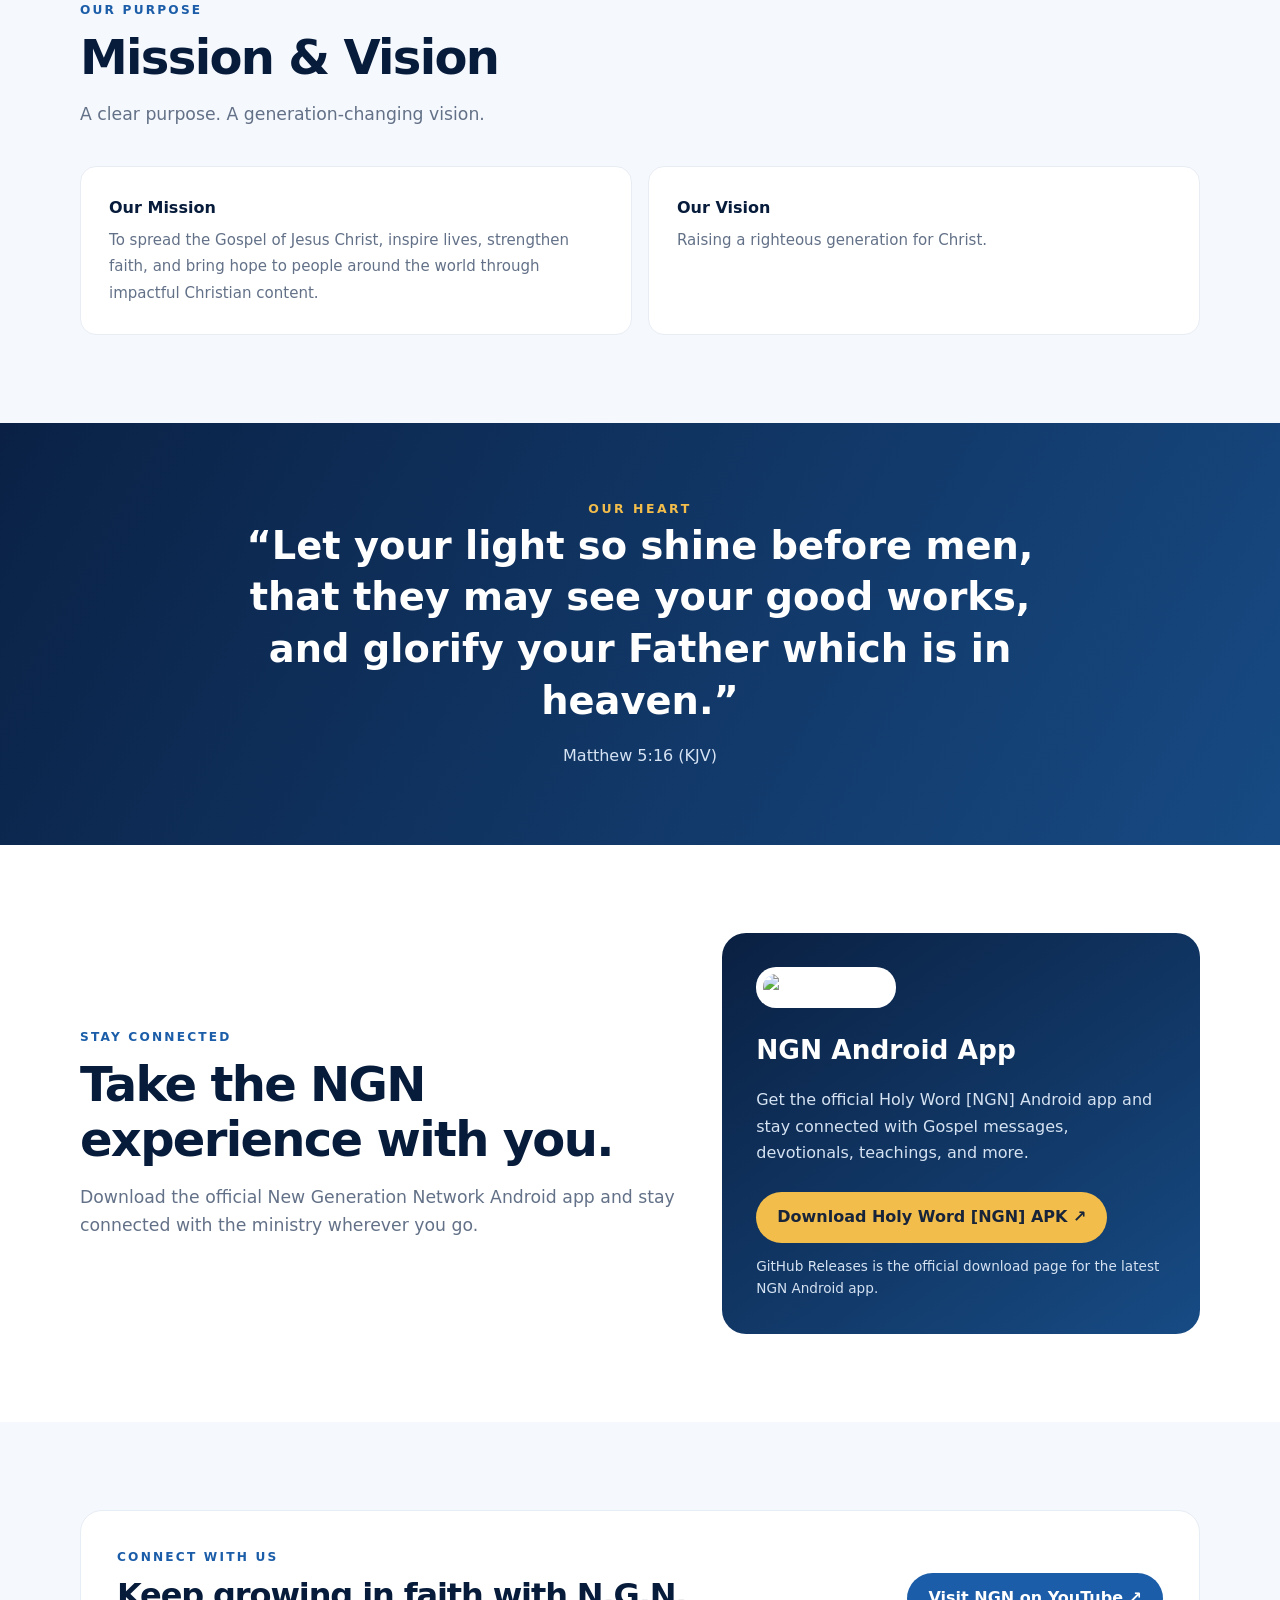
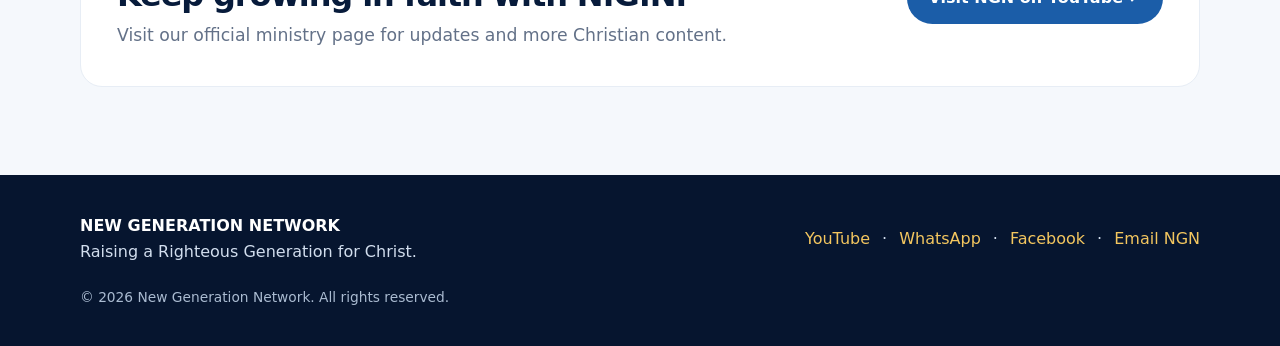
==== commit 10252cd9: "Update NGN app download links to GitHub Releases" ====
--- a/index.html
+++ b/index.html
@@ -30,14 +30,14 @@
   <header><div class="wrap nav">
     <a class="brand" href="#home" aria-label="New Generation Network home"><img src="https://raw.githubusercontent.com/newgenerationnetwork617-ops/New-Generation-Network-/main/assets/branding/ngn_team_logo.png" alt="NGN logo"><span>NEW GENERATION NETWORK<small>N.G.N. OFFICIAL</small></span></a>
     <button class="menu" id="menuBtn" aria-label="Open navigation" aria-expanded="false">☰</button>
-    <nav id="navLinks" aria-label="Main navigation"><a href="#about">About</a><a href="#mission">Our Mission</a><a href="#app">NGN App</a><a href="#contact">Contact</a><a class="nav-cta" href="https://appsenjoy.com/f/xG5YCBsWcb/holy-world-ngn-1-0-0" target="_blank" rel="noopener noreferrer">Download App ↗</a></nav>
+    <nav id="navLinks" aria-label="Main navigation"><a href="#about">About</a><a href="#mission">Our Mission</a><a href="#app">NGN App</a><a href="#contact">Contact</a><a class="nav-cta" href="https://github.com/newgenerationnetwork617-ops/New-Generation-Network-/releases/latest" target="_blank" rel="noopener noreferrer">Download App ↗</a></nav>
   </div></header>
   <main>
     <section class="hero" id="home"><div class="wrap"><div class="hero-inner">
       <div class="eyebrow">Welcome to N.G.N.</div>
       <h1>Raising a Righteous Generation for Christ.</h1>
       <p>Your home for Gospel inspiration, Christian movies, powerful messages, worship, faith, testimonies, and life-changing content.</p>
-      <div class="actions"><a class="btn gold" href="#about">Discover Our Ministry</a><a class="btn outline" href="https://appsenjoy.com/f/xG5YCBsWcb/holy-world-ngn-1-0-0" target="_blank" rel="noopener noreferrer">Explore the NGN App ↗</a></div>
+      <div class="actions"><a class="btn gold" href="#about">Discover Our Ministry</a><a class="btn outline" href="https://github.com/newgenerationnetwork617-ops/New-Generation-Network-/releases/latest" target="_blank" rel="noopener noreferrer">Explore the NGN App ↗</a></div>
       <div class="hero-note">Spreading the Gospel of Jesus Christ • Inspiring lives • Strengthening faith • Bringing hope</div>
     </div></div></section>
     <section id="about"><div class="wrap about-grid">
@@ -49,7 +49,7 @@
       <div class="value" style="background:#fff;padding:28px"><b>Our Vision</b><span>Raising a righteous generation for Christ.</span></div>
     </div></div></section>
     <section class="scripture"><div class="wrap"><div class="eyebrow">Our heart</div><blockquote>“Let your light so shine before men, that they may see your good works, and glorify your Father which is in heaven.”</blockquote><p>Matthew 5:16 (KJV)</p></div></section>
-    <section id="app"><div class="wrap app"><div><div class="kicker">Stay connected</div><h2>Take the NGN experience with you.</h2><p class="lead">Download the official New Generation Network Android app and stay connected with the ministry wherever you go.</p></div><div class="app-card"><img class="app-mark" src="https://raw.githubusercontent.com/newgenerationnetwork617-ops/New-Generation-Network-/main/assets/branding/ngn_app_icon-3.png" alt="NGN app icon"><h3>NGN Android App</h3><p>Get the official Holy Word [NGN] Android app and stay connected with Gospel messages, devotionals, teachings, and more.</p><a class="btn gold" id="downloadBtn" href="https://appsenjoy.com/f/xG5YCBsWcb/holy-world-ngn-1-0-0" target="_blank" rel="noopener noreferrer">Download Holy Word [NGN] APK ↗</a><div class="status" id="releaseStatus" aria-live="polite">You will be directed to AppsEnjoy to download the APK.</div></div></div></section>
+    <section id="app"><div class="wrap app"><div><div class="kicker">Stay connected</div><h2>Take the NGN experience with you.</h2><p class="lead">Download the official New Generation Network Android app and stay connected with the ministry wherever you go.</p></div><div class="app-card"><img class="app-mark" src="https://raw.githubusercontent.com/newgenerationnetwork617-ops/New-Generation-Network-/main/assets/branding/ngn_app_icon-3.png" alt="NGN app icon"><h3>NGN Android App</h3><p>Get the official Holy Word [NGN] Android app and stay connected with Gospel messages, devotionals, teachings, and more.</p><a class="btn gold" id="downloadBtn" href="https://github.com/newgenerationnetwork617-ops/New-Generation-Network-/releases/latest" target="_blank" rel="noopener noreferrer">Download Holy Word [NGN] APK ↗</a><div class="status" id="releaseStatus" aria-live="polite">GitHub Releases is the official download page for the latest NGN Android app.</div></div></div></section>
     <section class="contact" id="contact"><div class="wrap contact-box"><div><div class="kicker">Connect with us</div><h2 style="font-size:2rem;margin-bottom:8px">Keep growing in faith with N.G.N.</h2><p class="lead">Visit our official ministry page for updates and more Christian content.</p></div><a class="btn blue" href="https://www.youtube.com/@NGNOfficialTV" target="_blank" rel="noopener">Visit NGN on YouTube ↗</a></div></section>
   </main>
   <footer><div class="wrap"><div class="foot"><div><strong>NEW GENERATION NETWORK</strong><br><span>Raising a Righteous Generation for Christ.</span></div><div class="social-links"><a href="https://www.youtube.com/@NGNOfficialTV" target="_blank" rel="noopener">YouTube</a> · <a href="https://whatsapp.com/channel/0029VbCrpxW3bbUyw4eJe412" target="_blank" rel="noopener">WhatsApp</a> · <a href="https://www.facebook.com/61563641344316/" target="_blank" rel="noopener">Facebook</a> · <a href="mailto:newgenerationnetwork617@gmail.com">Email NGN</a></div></div><div class="copyright">© <span id="year"></span> New Generation Network. All rights reserved.</div></div></footer>
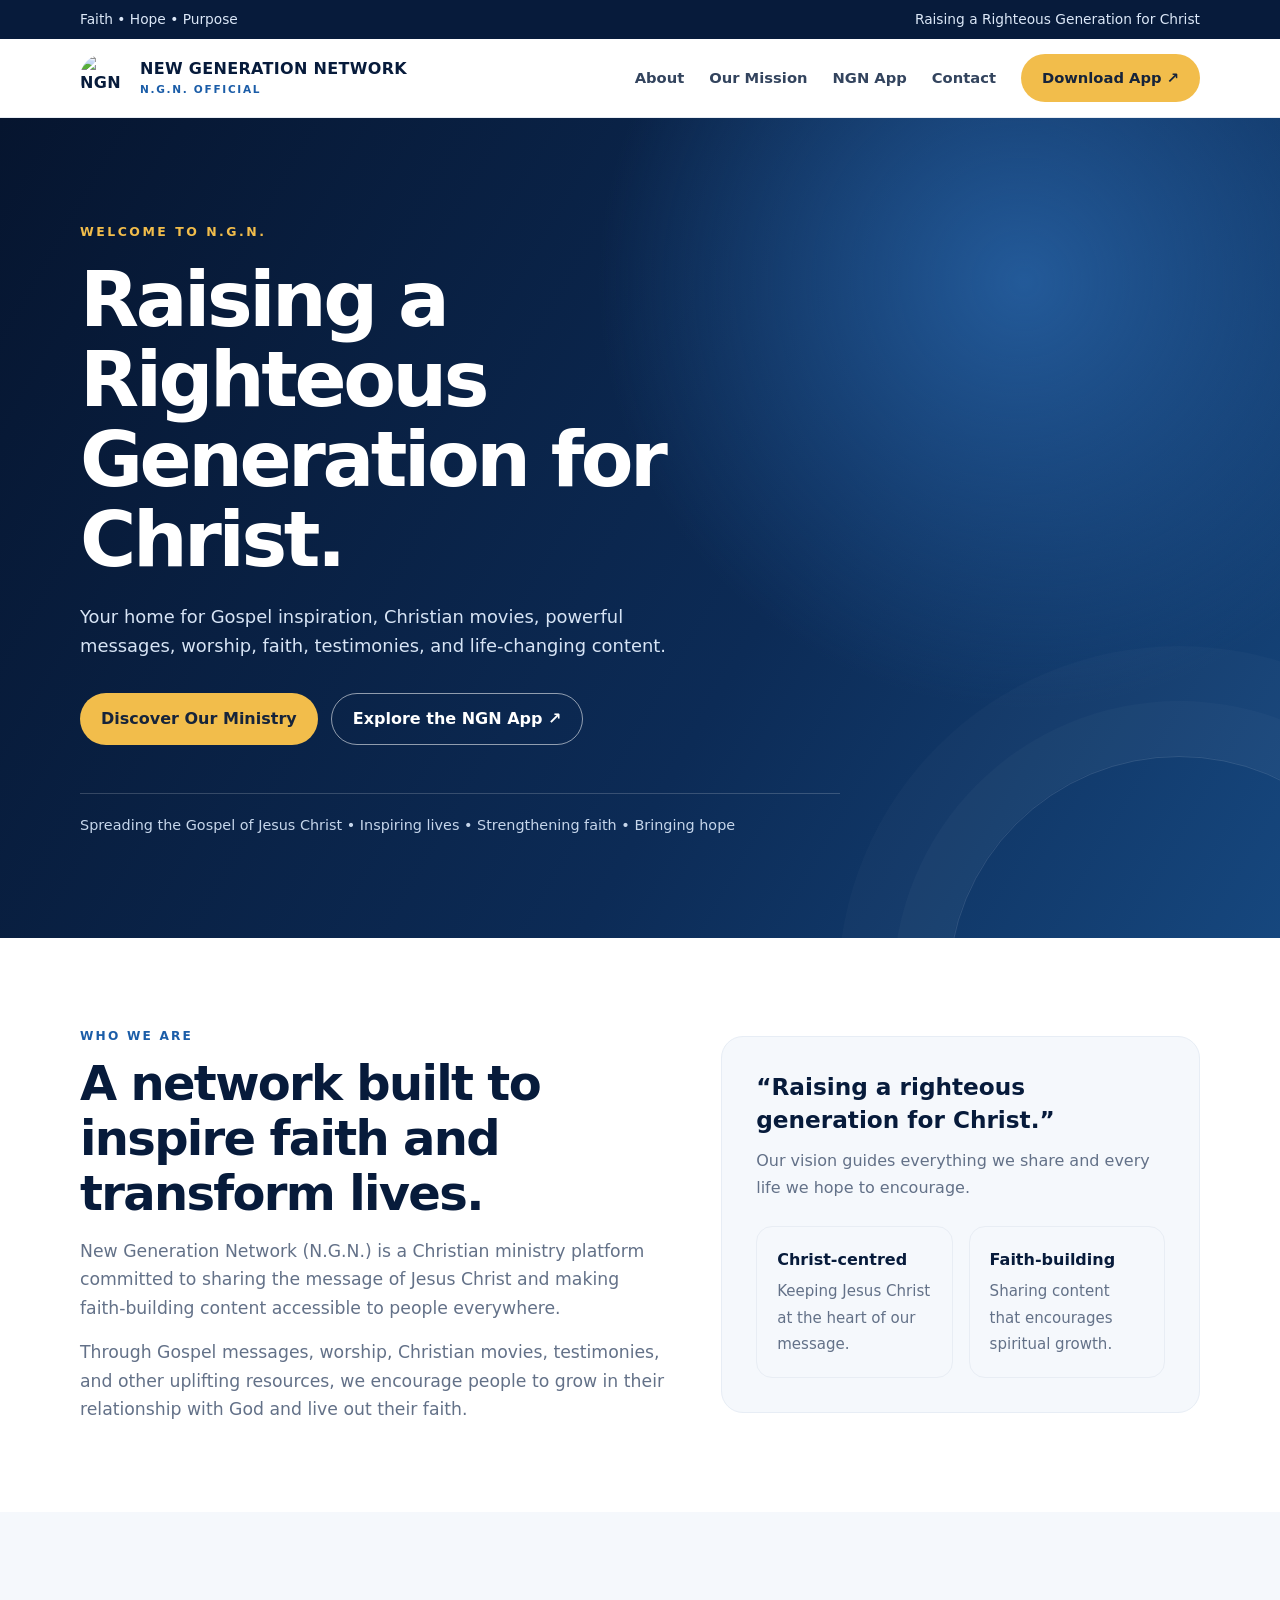
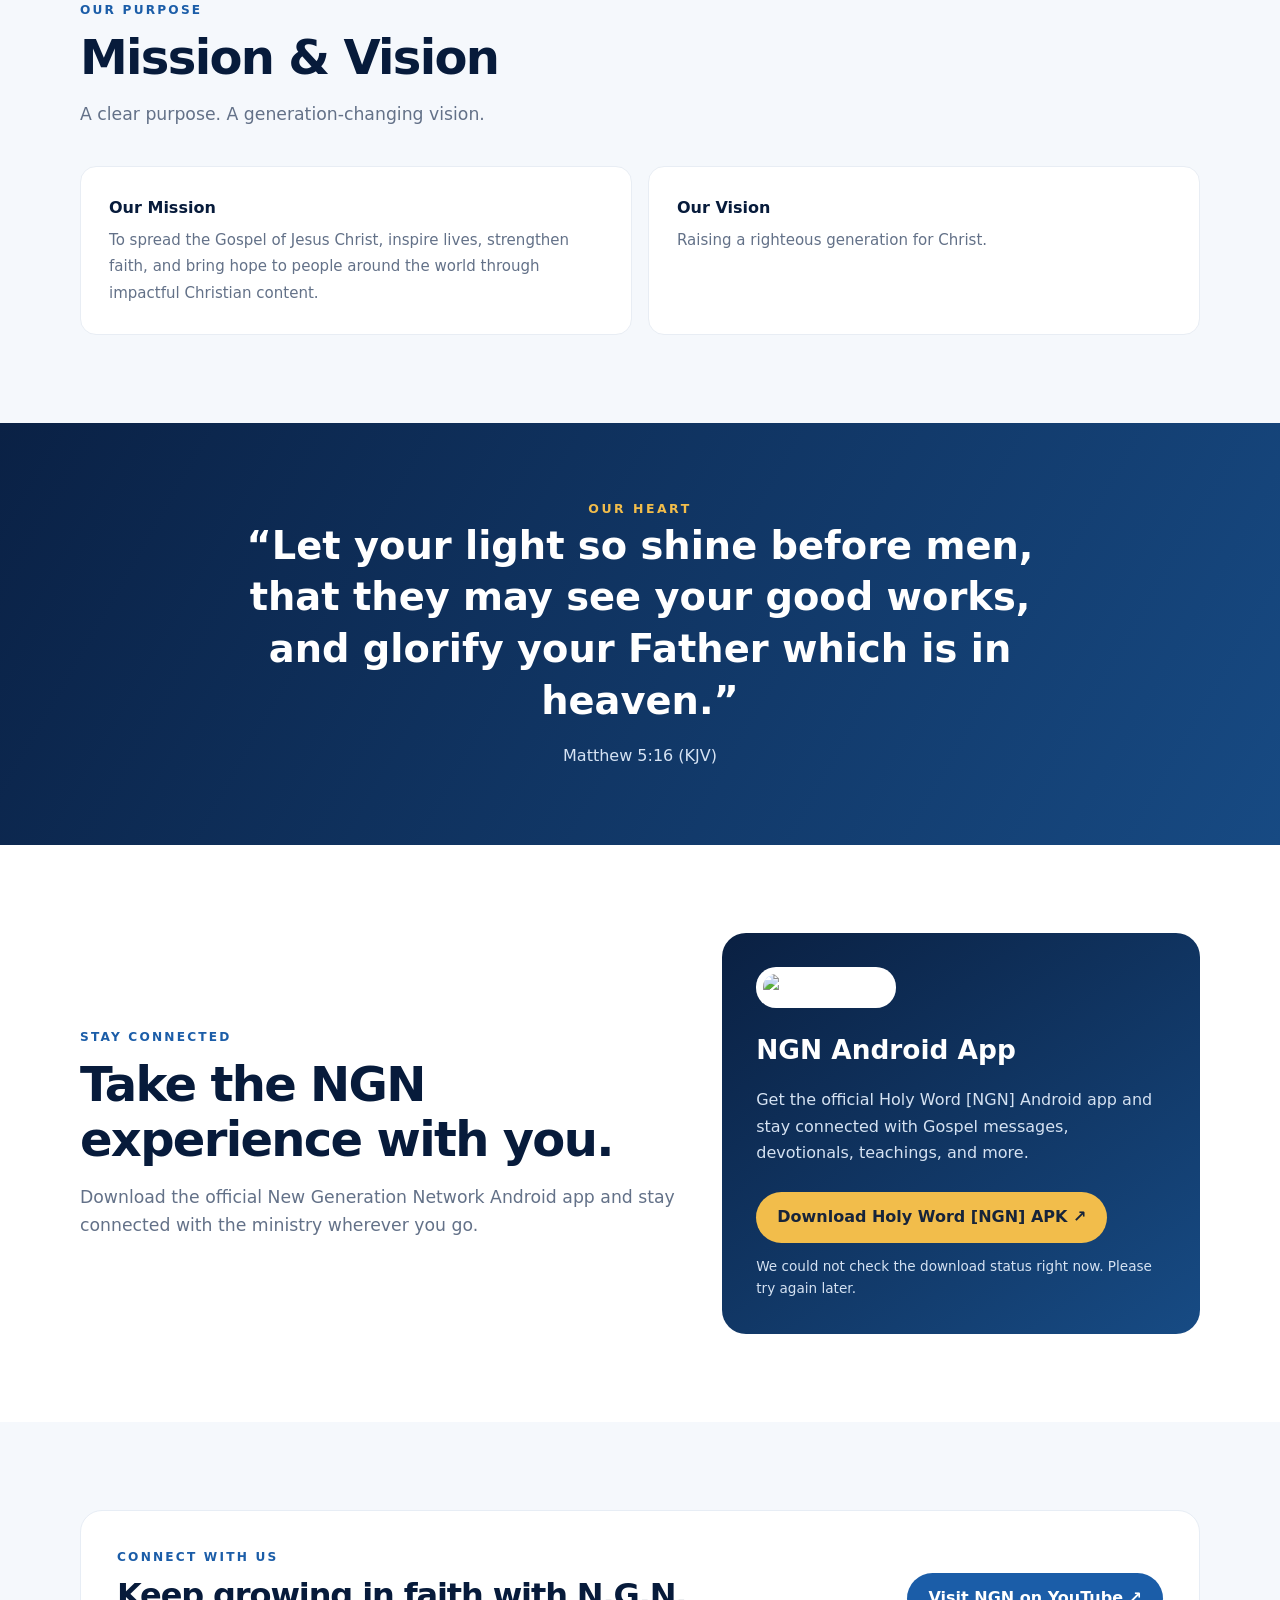
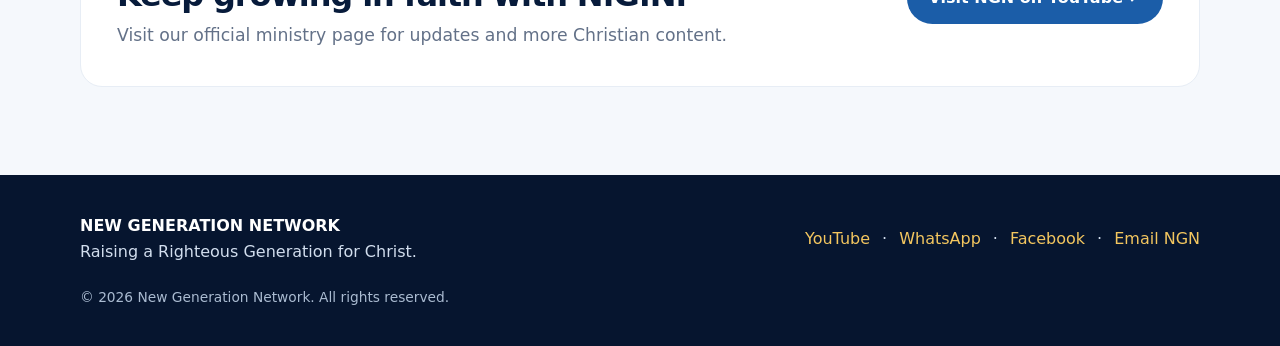
==== commit c0a45d7a: "Show direct APK download only after a release is published" ====
--- a/index.html
+++ b/index.html
@@ -30,14 +30,14 @@
   <header><div class="wrap nav">
     <a class="brand" href="#home" aria-label="New Generation Network home"><img src="https://raw.githubusercontent.com/newgenerationnetwork617-ops/New-Generation-Network-/main/assets/branding/ngn_team_logo.png" alt="NGN logo"><span>NEW GENERATION NETWORK<small>N.G.N. OFFICIAL</small></span></a>
     <button class="menu" id="menuBtn" aria-label="Open navigation" aria-expanded="false">☰</button>
-    <nav id="navLinks" aria-label="Main navigation"><a href="#about">About</a><a href="#mission">Our Mission</a><a href="#app">NGN App</a><a href="#contact">Contact</a><a class="nav-cta" href="https://github.com/newgenerationnetwork617-ops/New-Generation-Network-/releases/latest" target="_blank" rel="noopener noreferrer">Download App ↗</a></nav>
+    <nav id="navLinks" aria-label="Main navigation"><a href="#about">About</a><a href="#mission">Our Mission</a><a href="#app">NGN App</a><a href="#contact">Contact</a><a class="nav-cta" href="#app" target="_blank" rel="noopener noreferrer">Download App ↗</a></nav>
   </div></header>
   <main>
     <section class="hero" id="home"><div class="wrap"><div class="hero-inner">
       <div class="eyebrow">Welcome to N.G.N.</div>
       <h1>Raising a Righteous Generation for Christ.</h1>
       <p>Your home for Gospel inspiration, Christian movies, powerful messages, worship, faith, testimonies, and life-changing content.</p>
-      <div class="actions"><a class="btn gold" href="#about">Discover Our Ministry</a><a class="btn outline" href="https://github.com/newgenerationnetwork617-ops/New-Generation-Network-/releases/latest" target="_blank" rel="noopener noreferrer">Explore the NGN App ↗</a></div>
+      <div class="actions"><a class="btn gold" href="#about">Discover Our Ministry</a><a class="btn outline" href="#app" target="_blank" rel="noopener noreferrer">Explore the NGN App ↗</a></div>
       <div class="hero-note">Spreading the Gospel of Jesus Christ • Inspiring lives • Strengthening faith • Bringing hope</div>
     </div></div></section>
     <section id="about"><div class="wrap about-grid">
@@ -49,7 +49,7 @@
       <div class="value" style="background:#fff;padding:28px"><b>Our Vision</b><span>Raising a righteous generation for Christ.</span></div>
     </div></div></section>
     <section class="scripture"><div class="wrap"><div class="eyebrow">Our heart</div><blockquote>“Let your light so shine before men, that they may see your good works, and glorify your Father which is in heaven.”</blockquote><p>Matthew 5:16 (KJV)</p></div></section>
-    <section id="app"><div class="wrap app"><div><div class="kicker">Stay connected</div><h2>Take the NGN experience with you.</h2><p class="lead">Download the official New Generation Network Android app and stay connected with the ministry wherever you go.</p></div><div class="app-card"><img class="app-mark" src="https://raw.githubusercontent.com/newgenerationnetwork617-ops/New-Generation-Network-/main/assets/branding/ngn_app_icon-3.png" alt="NGN app icon"><h3>NGN Android App</h3><p>Get the official Holy Word [NGN] Android app and stay connected with Gospel messages, devotionals, teachings, and more.</p><a class="btn gold" id="downloadBtn" href="https://github.com/newgenerationnetwork617-ops/New-Generation-Network-/releases/latest" target="_blank" rel="noopener noreferrer">Download Holy Word [NGN] APK ↗</a><div class="status" id="releaseStatus" aria-live="polite">GitHub Releases is the official download page for the latest NGN Android app.</div></div></div></section>
+    <section id="app"><div class="wrap app"><div><div class="kicker">Stay connected</div><h2>Take the NGN experience with you.</h2><p class="lead">Download the official New Generation Network Android app and stay connected with the ministry wherever you go.</p></div><div class="app-card"><img class="app-mark" src="https://raw.githubusercontent.com/newgenerationnetwork617-ops/New-Generation-Network-/main/assets/branding/ngn_app_icon-3.png" alt="NGN app icon"><h3>NGN Android App</h3><p>Get the official Holy Word [NGN] Android app and stay connected with Gospel messages, devotionals, teachings, and more.</p><a class="btn gold" id="downloadBtn" href="#app" target="_blank" rel="noopener noreferrer">Download Holy Word [NGN] APK ↗</a><div class="status" id="releaseStatus" aria-live="polite">The official Android download will appear here as soon as the APK release is published.</div></div></div></section>
     <section class="contact" id="contact"><div class="wrap contact-box"><div><div class="kicker">Connect with us</div><h2 style="font-size:2rem;margin-bottom:8px">Keep growing in faith with N.G.N.</h2><p class="lead">Visit our official ministry page for updates and more Christian content.</p></div><a class="btn blue" href="https://www.youtube.com/@NGNOfficialTV" target="_blank" rel="noopener">Visit NGN on YouTube ↗</a></div></section>
   </main>
   <footer><div class="wrap"><div class="foot"><div><strong>NEW GENERATION NETWORK</strong><br><span>Raising a Righteous Generation for Christ.</span></div><div class="social-links"><a href="https://www.youtube.com/@NGNOfficialTV" target="_blank" rel="noopener">YouTube</a> · <a href="https://whatsapp.com/channel/0029VbCrpxW3bbUyw4eJe412" target="_blank" rel="noopener">WhatsApp</a> · <a href="https://www.facebook.com/61563641344316/" target="_blank" rel="noopener">Facebook</a> · <a href="mailto:newgenerationnetwork617@gmail.com">Email NGN</a></div></div><div class="copyright">© <span id="year"></span> New Generation Network. All rights reserved.</div></div></footer>
@@ -59,6 +59,27 @@
     navLinks.querySelectorAll('a').forEach(a=>a.addEventListener('click',()=>{navLinks.classList.remove('open');menuBtn.setAttribute('aria-expanded','false');menuBtn.textContent='☰'}));
     document.getElementById('year').textContent=new Date().getFullYear();
 
+    // Show a direct APK download only when a published GitHub release contains an APK.
+    const downloadBtn=document.getElementById('downloadBtn');
+    const releaseStatus=document.getElementById('releaseStatus');
+    downloadBtn.hidden=true;
+    fetch('https://api.github.com/repos/newgenerationnetwork617-ops/New-Generation-Network-/releases?per_page=10')
+      .then(response=>{if(!response.ok)throw new Error('Release lookup failed');return response.json()})
+      .then(releases=>{
+        const release=releases.find(item=>!item.draft&&!item.prerelease&&item.assets?.some(asset=>asset.name.toLowerCase().endsWith('.apk')));
+        const apk=release?.assets?.find(asset=>asset.name.toLowerCase().endsWith('.apk'));
+        if(apk){
+          downloadBtn.href=apk.browser_download_url;
+          downloadBtn.hidden=false;
+          downloadBtn.textContent='Download Holy Word [NGN] APK ↓';
+          releaseStatus.textContent='Latest official version: '+release.tag_name+' · '+apk.name;
+        }else{
+          releaseStatus.textContent='The official Android download is being prepared. Please check back soon.';
+        }
+      })
+      .catch(()=>{
+        releaseStatus.textContent='We could not check the download status right now. Please try again later.';
+      });
   </script>
 </body>
 </html>
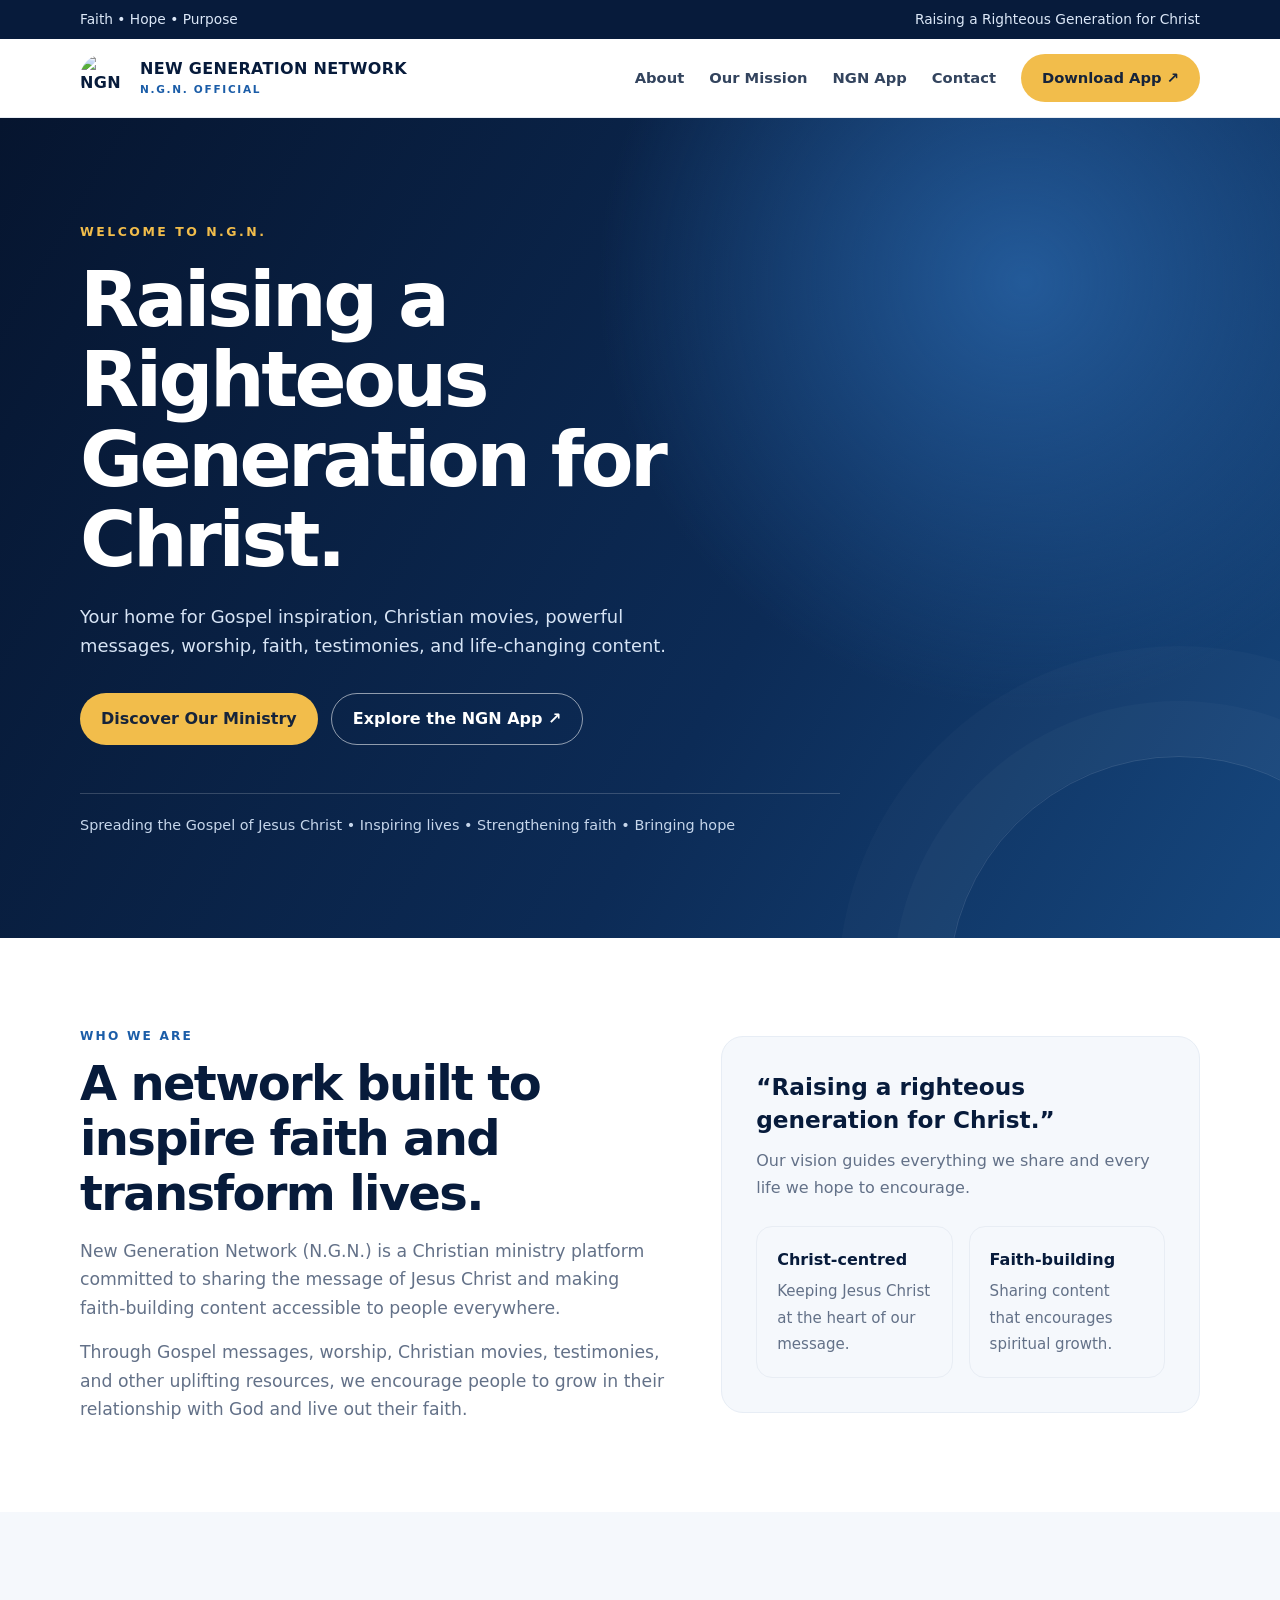
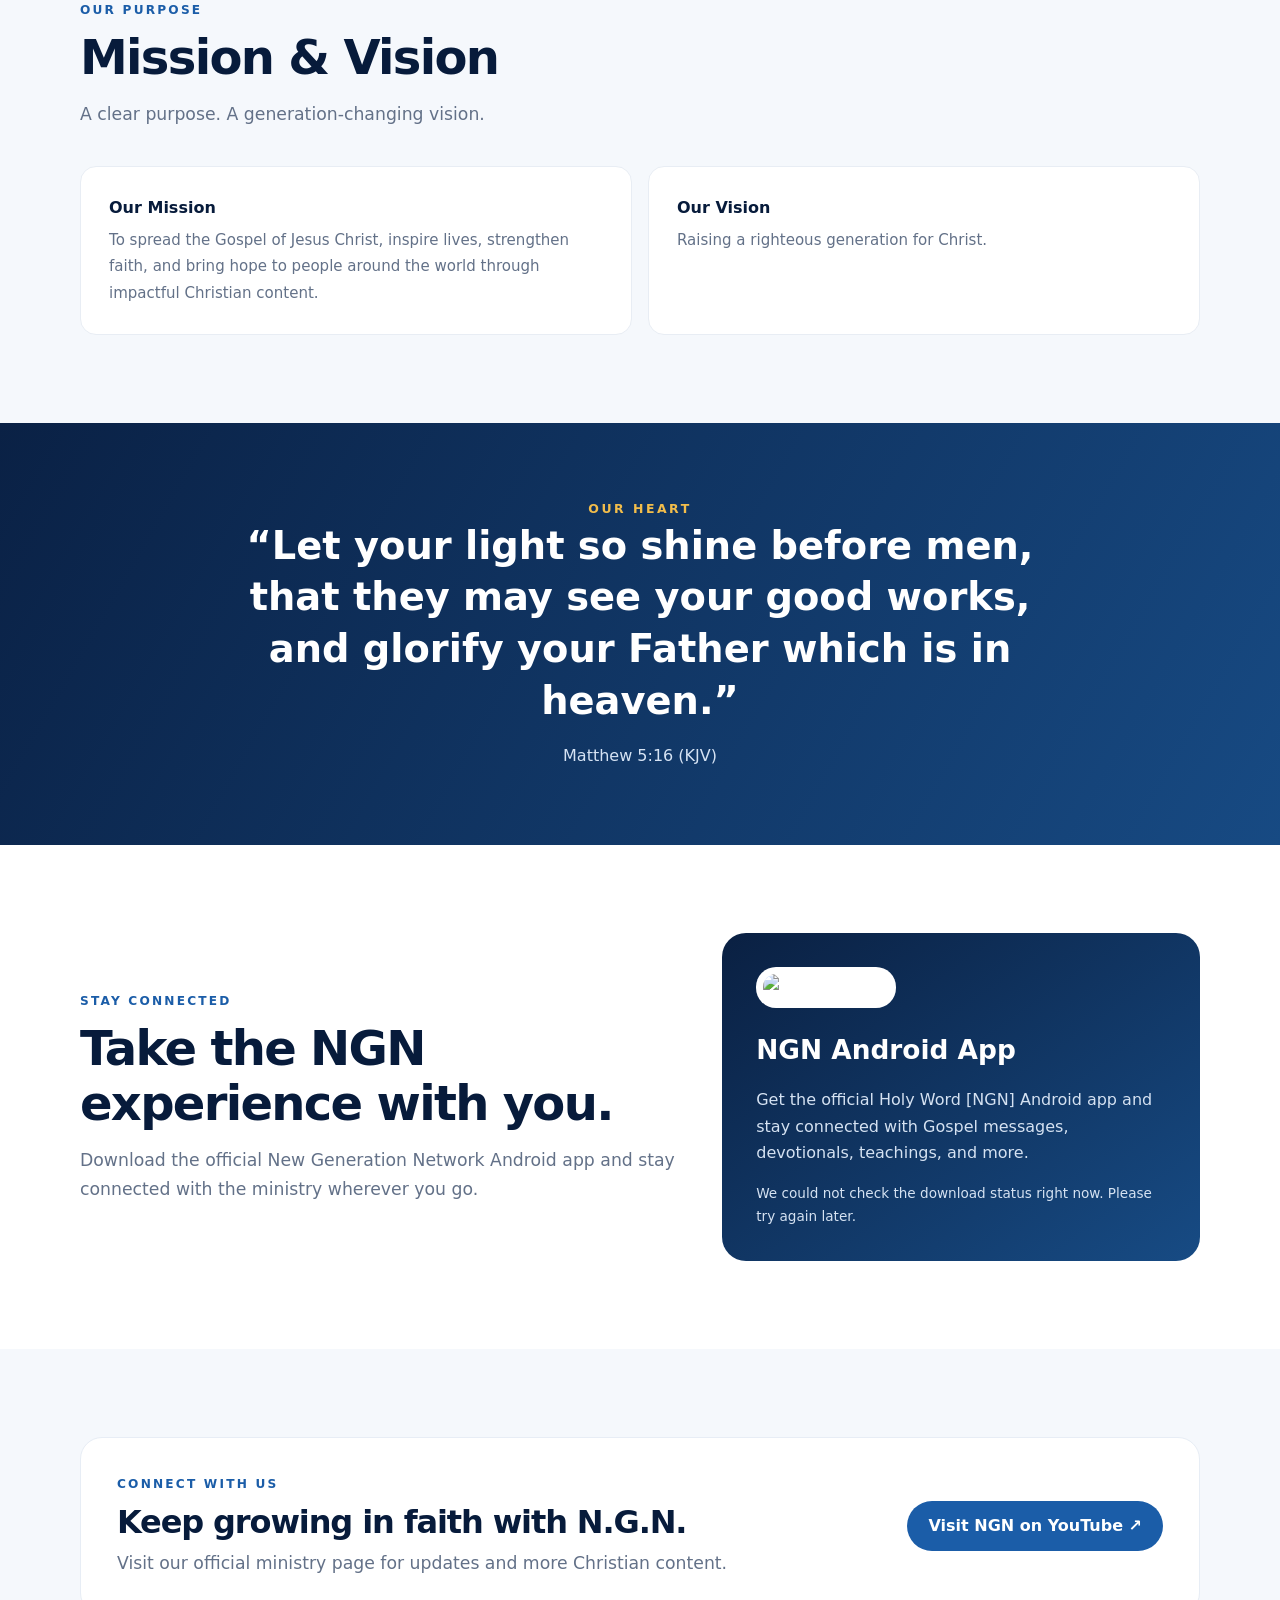
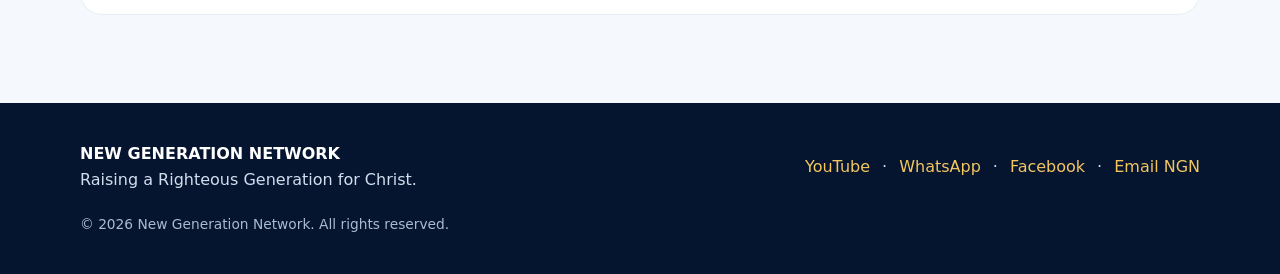
==== commit 44cfe8a1: "Polish NGN app download button behavior" ====
--- a/index.html
+++ b/index.html
@@ -17,7 +17,7 @@
     section{padding:88px 0}.section-head{max-width:700px;margin-bottom:38px}.kicker{font-size:.76rem;letter-spacing:.18em;text-transform:uppercase;font-weight:850;color:var(--blue2)}h2{font-size:clamp(2rem,4vw,3rem);line-height:1.15;letter-spacing:-.035em;color:var(--navy);margin:10px 0 15px}.lead{font-size:1.08rem;color:var(--muted);margin:0}.about-grid{display:grid;grid-template-columns:1.1fr .9fr;gap:56px;align-items:center}.about-panel{background:var(--paper);padding:34px;border-radius:22px;border:1px solid #e7edf5}.about-panel blockquote{font-size:1.45rem;line-height:1.4;font-weight:800;color:var(--navy);margin:0 0 12px}.about-panel p{color:var(--muted);margin:0}.values{display:grid;grid-template-columns:1fr 1fr;gap:16px;margin-top:25px}.value{padding:20px;border:1px solid #e8edf4;border-radius:16px}.value b{display:block;color:var(--navy);margin-bottom:5px}.value span{color:var(--muted);font-size:.94rem}
     .mission{background:var(--paper)}.cards{display:grid;grid-template-columns:repeat(4,1fr);gap:18px}.card{background:#fff;border:1px solid #e7edf5;border-radius:18px;padding:25px;box-shadow:0 8px 25px rgba(14,39,75,.04)}.card .num{width:42px;height:42px;border-radius:13px;background:#eaf2fc;color:var(--blue2);display:grid;place-items:center;font-weight:900;margin-bottom:20px}.card h3{color:var(--navy);font-size:1.1rem;margin:0 0 8px}.card p{font-size:.94rem;color:var(--muted);margin:0}
     .scripture{background:linear-gradient(120deg,#0a2145,#174a83);color:white;text-align:center;padding:76px 0}.scripture blockquote{font-size:clamp(1.55rem,3vw,2.4rem);font-weight:750;line-height:1.35;max-width:850px;margin:0 auto 16px}.scripture p{color:#d6e3f4;margin:0}
-    .app{display:grid;grid-template-columns:1fr .8fr;gap:45px;align-items:center}.app-card{background:linear-gradient(145deg,#0a2042,#174b84);color:white;border-radius:24px;padding:34px;position:relative;overflow:hidden}.app-card h3{font-size:1.65rem;margin:0 0 10px}.app-card p{color:#d5e2f2}.app-card .btn{margin-top:10px}.app-mark{width:86px;height:86px;object-fit:contain;border-radius:20px;background:#fff;padding:7px;margin-bottom:20px}.status{font-size:.85rem;color:#d5e2f2;margin-top:12px;min-height:1.5em}
+    .app{display:grid;grid-template-columns:1fr .8fr;gap:45px;align-items:center}.app-card{background:linear-gradient(145deg,#0a2042,#174b84);color:white;border-radius:24px;padding:34px;position:relative;overflow:hidden}.app-card h3{font-size:1.65rem;margin:0 0 10px}.app-card p{color:#d5e2f2}.app-card .btn{margin-top:10px}.app-card .btn[hidden]{display:none}.app-mark{width:86px;height:86px;object-fit:contain;border-radius:20px;background:#fff;padding:7px;margin-bottom:20px}.status{font-size:.85rem;color:#d5e2f2;margin-top:12px;min-height:1.5em}
     .contact{background:var(--paper)}.contact-box{background:#fff;border:1px solid #e7edf5;border-radius:22px;padding:36px;display:flex;justify-content:space-between;align-items:center;gap:25px}
     footer{background:#06152f;color:#d2deee;padding:38px 0}.social-links{display:flex;gap:12px;flex-wrap:wrap}.social-links a{color:#f3c65f;text-decoration:none}.foot{display:flex;justify-content:space-between;gap:25px;flex-wrap:wrap;align-items:center}.foot strong{color:#fff}.foot a{color:#f3c65f;text-decoration:none}.copyright{font-size:.86rem;color:#aabbd1;margin-top:20px}
     @media(max-width:850px){nav{gap:14px}nav a{font-size:.84rem}.cards{grid-template-columns:repeat(2,1fr)}.about-grid,.app{grid-template-columns:1fr;gap:30px}}
@@ -30,14 +30,14 @@
   <header><div class="wrap nav">
     <a class="brand" href="#home" aria-label="New Generation Network home"><img src="https://raw.githubusercontent.com/newgenerationnetwork617-ops/New-Generation-Network-/main/assets/branding/ngn_team_logo.png" alt="NGN logo"><span>NEW GENERATION NETWORK<small>N.G.N. OFFICIAL</small></span></a>
     <button class="menu" id="menuBtn" aria-label="Open navigation" aria-expanded="false">☰</button>
-    <nav id="navLinks" aria-label="Main navigation"><a href="#about">About</a><a href="#mission">Our Mission</a><a href="#app">NGN App</a><a href="#contact">Contact</a><a class="nav-cta" href="#app" target="_blank" rel="noopener noreferrer">Download App ↗</a></nav>
+    <nav id="navLinks" aria-label="Main navigation"><a href="#about">About</a><a href="#mission">Our Mission</a><a href="#app">NGN App</a><a href="#contact">Contact</a><a class="nav-cta" href="#app">Download App ↗</a></nav>
   </div></header>
   <main>
     <section class="hero" id="home"><div class="wrap"><div class="hero-inner">
       <div class="eyebrow">Welcome to N.G.N.</div>
       <h1>Raising a Righteous Generation for Christ.</h1>
       <p>Your home for Gospel inspiration, Christian movies, powerful messages, worship, faith, testimonies, and life-changing content.</p>
-      <div class="actions"><a class="btn gold" href="#about">Discover Our Ministry</a><a class="btn outline" href="#app" target="_blank" rel="noopener noreferrer">Explore the NGN App ↗</a></div>
+      <div class="actions"><a class="btn gold" href="#about">Discover Our Ministry</a><a class="btn outline" href="#app">Explore the NGN App ↗</a></div>
       <div class="hero-note">Spreading the Gospel of Jesus Christ • Inspiring lives • Strengthening faith • Bringing hope</div>
     </div></div></section>
     <section id="about"><div class="wrap about-grid">
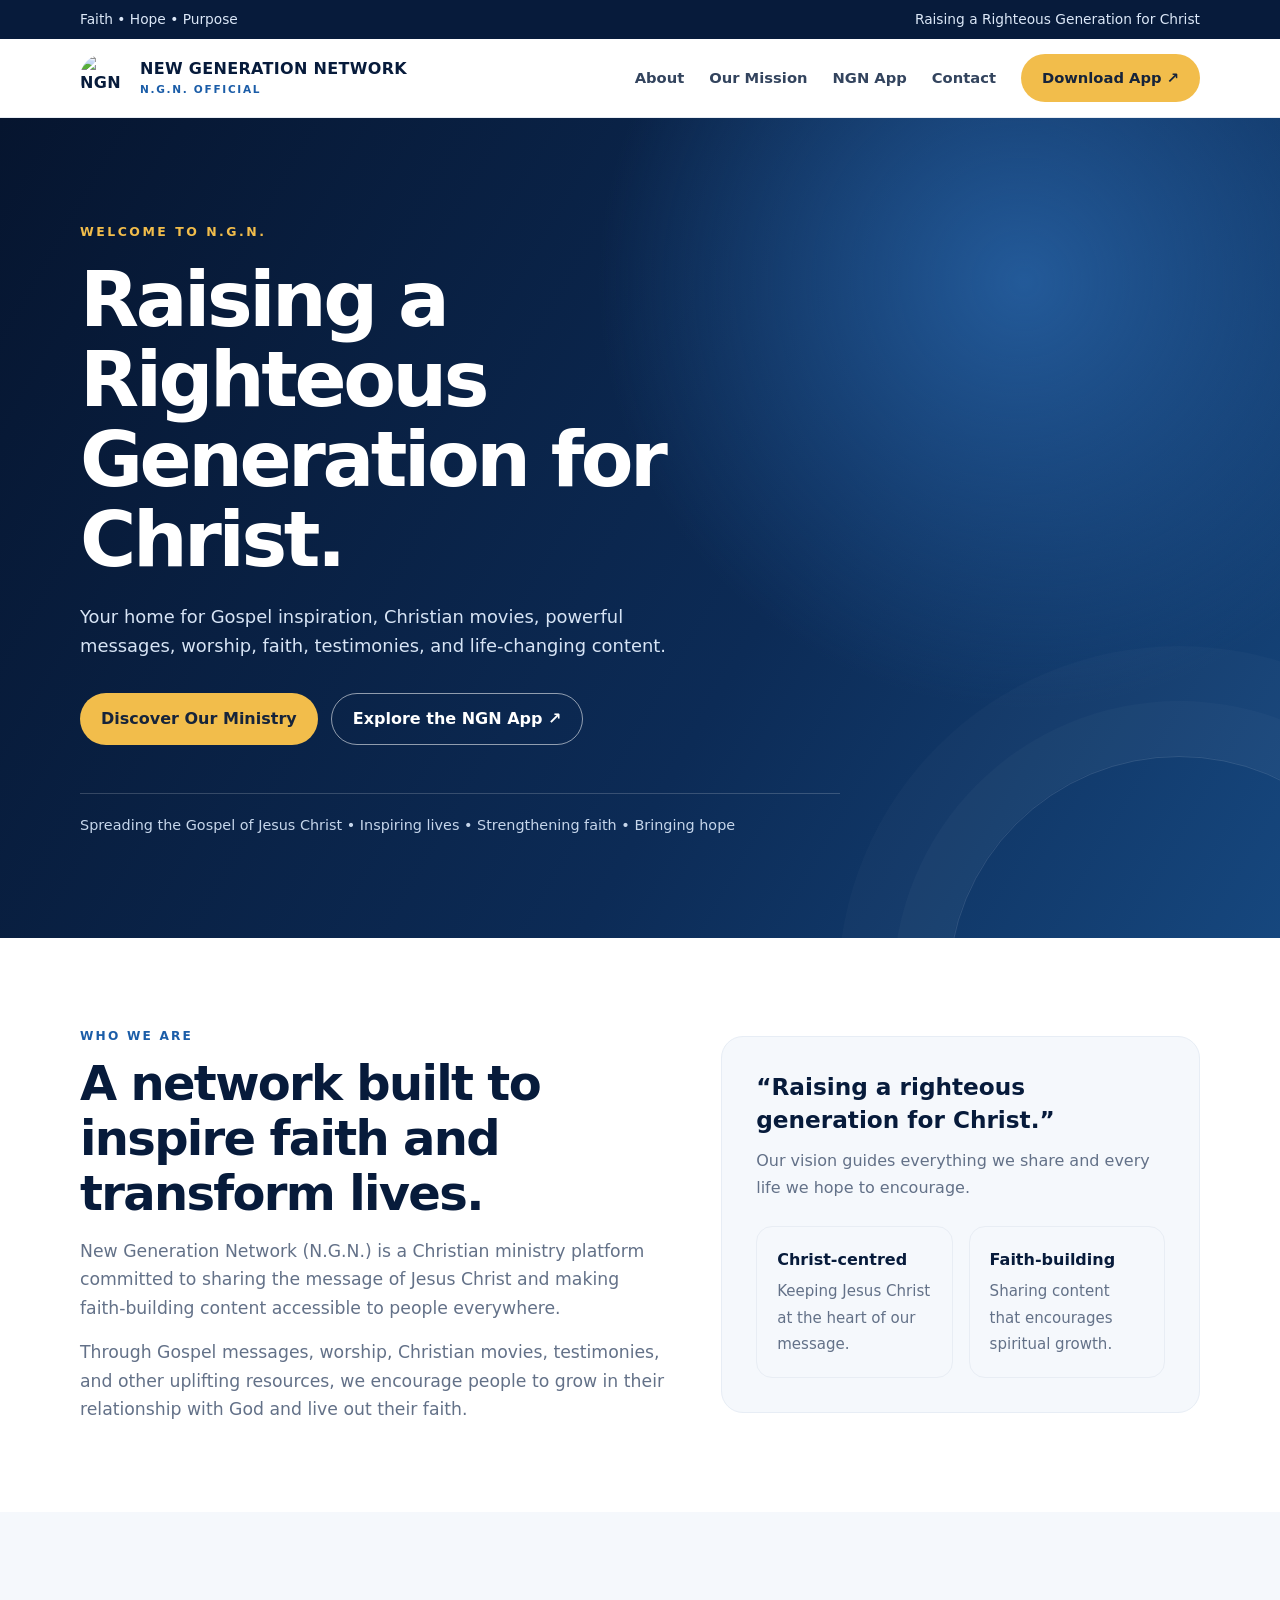
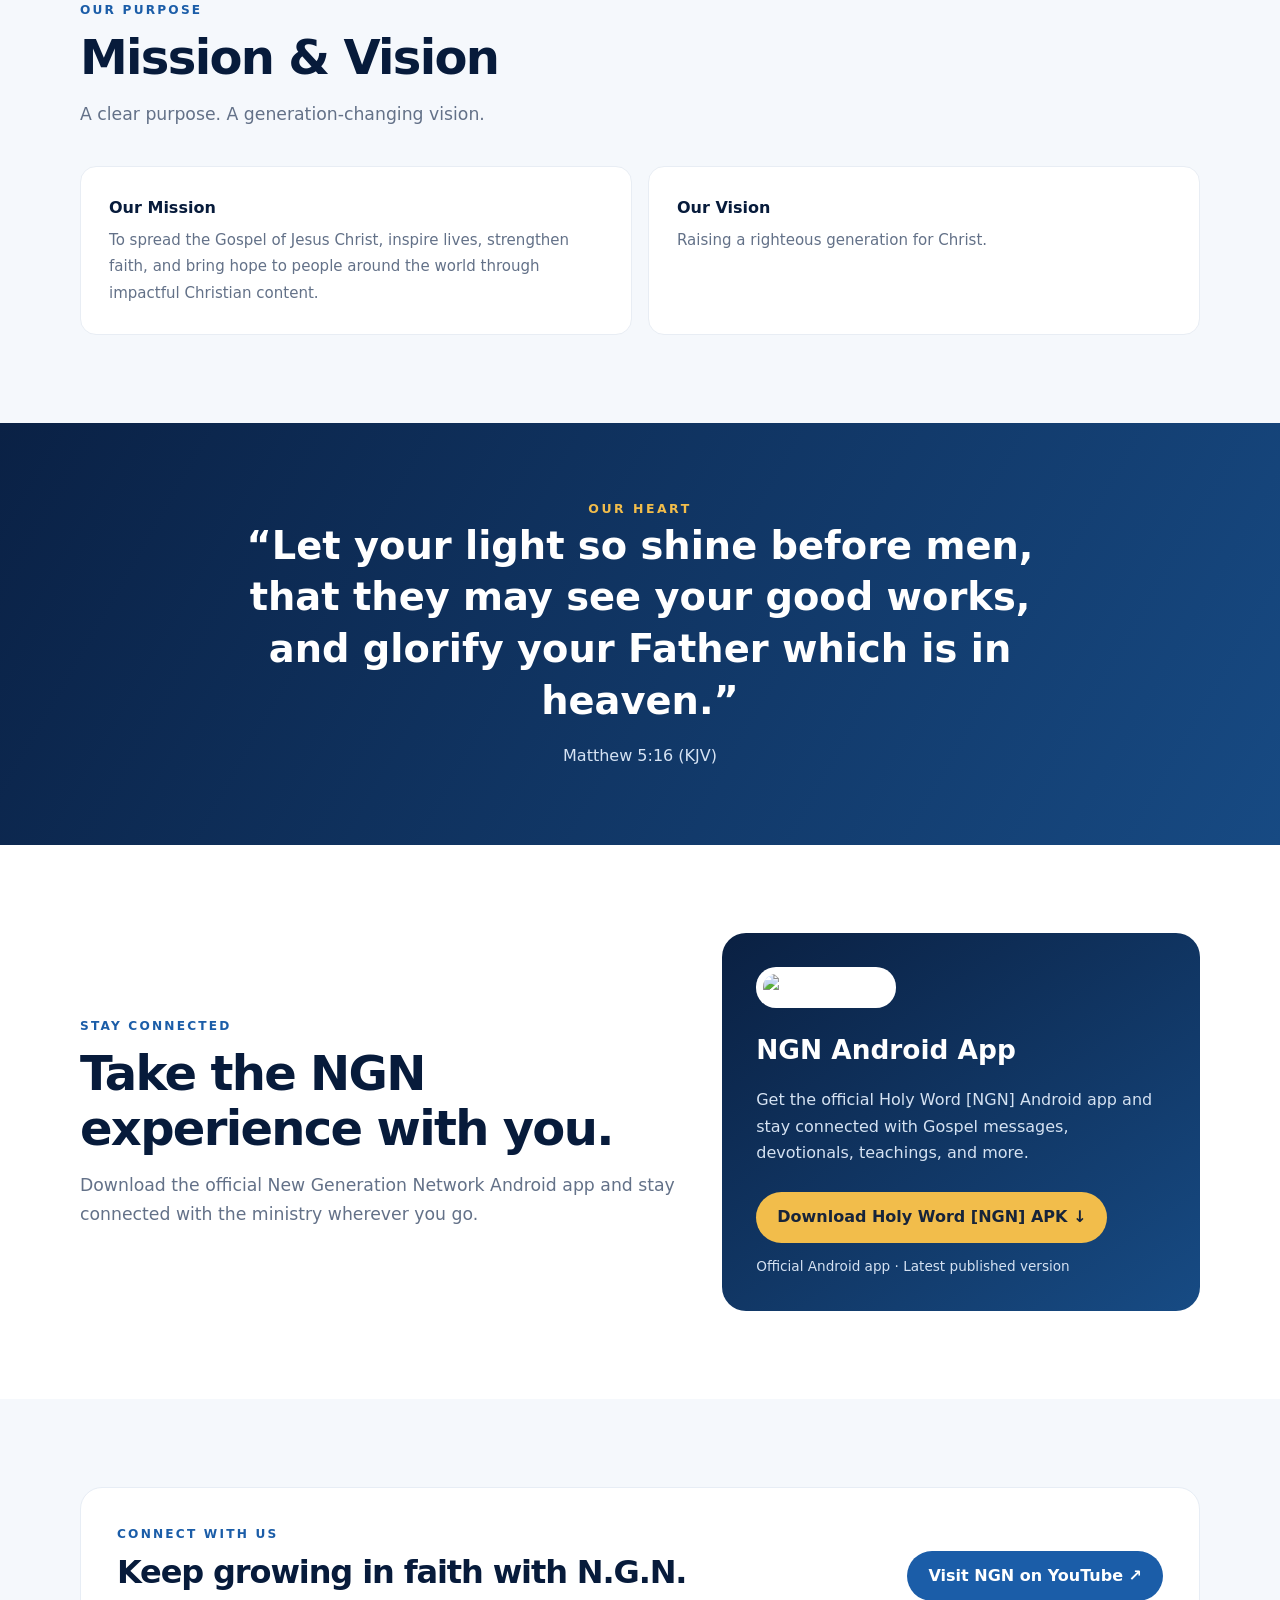
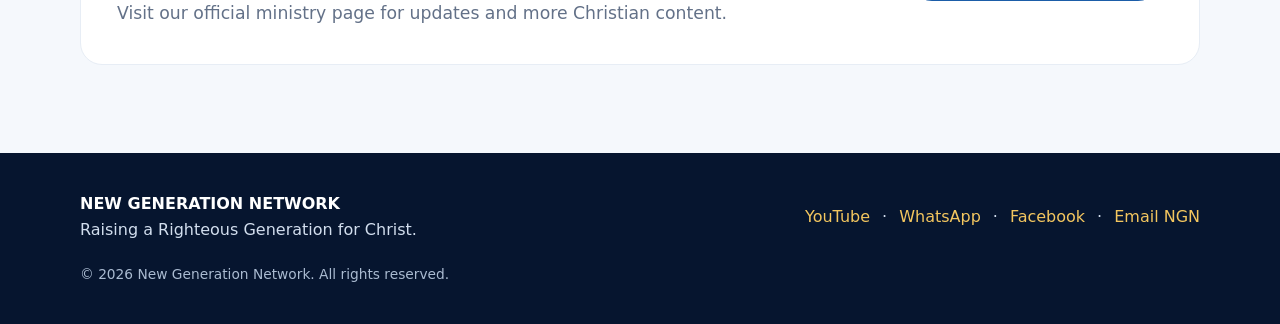
==== commit a55818e3: "Connect NGN website to stable latest APK release download" ====
--- a/index.html
+++ b/index.html
@@ -49,7 +49,7 @@
       <div class="value" style="background:#fff;padding:28px"><b>Our Vision</b><span>Raising a righteous generation for Christ.</span></div>
     </div></div></section>
     <section class="scripture"><div class="wrap"><div class="eyebrow">Our heart</div><blockquote>“Let your light so shine before men, that they may see your good works, and glorify your Father which is in heaven.”</blockquote><p>Matthew 5:16 (KJV)</p></div></section>
-    <section id="app"><div class="wrap app"><div><div class="kicker">Stay connected</div><h2>Take the NGN experience with you.</h2><p class="lead">Download the official New Generation Network Android app and stay connected with the ministry wherever you go.</p></div><div class="app-card"><img class="app-mark" src="https://raw.githubusercontent.com/newgenerationnetwork617-ops/New-Generation-Network-/main/assets/branding/ngn_app_icon-3.png" alt="NGN app icon"><h3>NGN Android App</h3><p>Get the official Holy Word [NGN] Android app and stay connected with Gospel messages, devotionals, teachings, and more.</p><a class="btn gold" id="downloadBtn" href="#app" target="_blank" rel="noopener noreferrer">Download Holy Word [NGN] APK ↗</a><div class="status" id="releaseStatus" aria-live="polite">The official Android download will appear here as soon as the APK release is published.</div></div></div></section>
+    <section id="app"><div class="wrap app"><div><div class="kicker">Stay connected</div><h2>Take the NGN experience with you.</h2><p class="lead">Download the official New Generation Network Android app and stay connected with the ministry wherever you go.</p></div><div class="app-card"><img class="app-mark" src="https://raw.githubusercontent.com/newgenerationnetwork617-ops/New-Generation-Network-/main/assets/branding/ngn_app_icon-3.png" alt="NGN app icon"><h3>NGN Android App</h3><p>Get the official Holy Word [NGN] Android app and stay connected with Gospel messages, devotionals, teachings, and more.</p><a class="btn gold" id="downloadBtn" href="https://github.com/newgenerationnetwork617-ops/New-Generation-Network-/releases/latest/download/app-release.apk" target="_blank" rel="noopener noreferrer">Download Holy Word [NGN] APK ↓</a><div class="status" id="releaseStatus" aria-live="polite">Official Android app · Latest published version</div></div></div></section>
     <section class="contact" id="contact"><div class="wrap contact-box"><div><div class="kicker">Connect with us</div><h2 style="font-size:2rem;margin-bottom:8px">Keep growing in faith with N.G.N.</h2><p class="lead">Visit our official ministry page for updates and more Christian content.</p></div><a class="btn blue" href="https://www.youtube.com/@NGNOfficialTV" target="_blank" rel="noopener">Visit NGN on YouTube ↗</a></div></section>
   </main>
   <footer><div class="wrap"><div class="foot"><div><strong>NEW GENERATION NETWORK</strong><br><span>Raising a Righteous Generation for Christ.</span></div><div class="social-links"><a href="https://www.youtube.com/@NGNOfficialTV" target="_blank" rel="noopener">YouTube</a> · <a href="https://whatsapp.com/channel/0029VbCrpxW3bbUyw4eJe412" target="_blank" rel="noopener">WhatsApp</a> · <a href="https://www.facebook.com/61563641344316/" target="_blank" rel="noopener">Facebook</a> · <a href="mailto:newgenerationnetwork617@gmail.com">Email NGN</a></div></div><div class="copyright">© <span id="year"></span> New Generation Network. All rights reserved.</div></div></footer>
@@ -59,27 +59,11 @@
     navLinks.querySelectorAll('a').forEach(a=>a.addEventListener('click',()=>{navLinks.classList.remove('open');menuBtn.setAttribute('aria-expanded','false');menuBtn.textContent='☰'}));
     document.getElementById('year').textContent=new Date().getFullYear();
 
-    // Show a direct APK download only when a published GitHub release contains an APK.
+    // Stable GitHub latest-release download URL. Keep the APK asset filename as app-release.apk.
+    // Future published releases using the same asset filename automatically become the download target.
     const downloadBtn=document.getElementById('downloadBtn');
-    const releaseStatus=document.getElementById('releaseStatus');
-    downloadBtn.hidden=true;
-    fetch('https://api.github.com/repos/newgenerationnetwork617-ops/New-Generation-Network-/releases?per_page=10')
-      .then(response=>{if(!response.ok)throw new Error('Release lookup failed');return response.json()})
-      .then(releases=>{
-        const release=releases.find(item=>!item.draft&&!item.prerelease&&item.assets?.some(asset=>asset.name.toLowerCase().endsWith('.apk')));
-        const apk=release?.assets?.find(asset=>asset.name.toLowerCase().endsWith('.apk'));
-        if(apk){
-          downloadBtn.href=apk.browser_download_url;
-          downloadBtn.hidden=false;
-          downloadBtn.textContent='Download Holy Word [NGN] APK ↓';
-          releaseStatus.textContent='Latest official version: '+release.tag_name+' · '+apk.name;
-        }else{
-          releaseStatus.textContent='The official Android download is being prepared. Please check back soon.';
-        }
-      })
-      .catch(()=>{
-        releaseStatus.textContent='We could not check the download status right now. Please try again later.';
-      });
+    downloadBtn.href='https://github.com/newgenerationnetwork617-ops/New-Generation-Network-/releases/latest/download/app-release.apk';
+
   </script>
 </body>
 </html>
